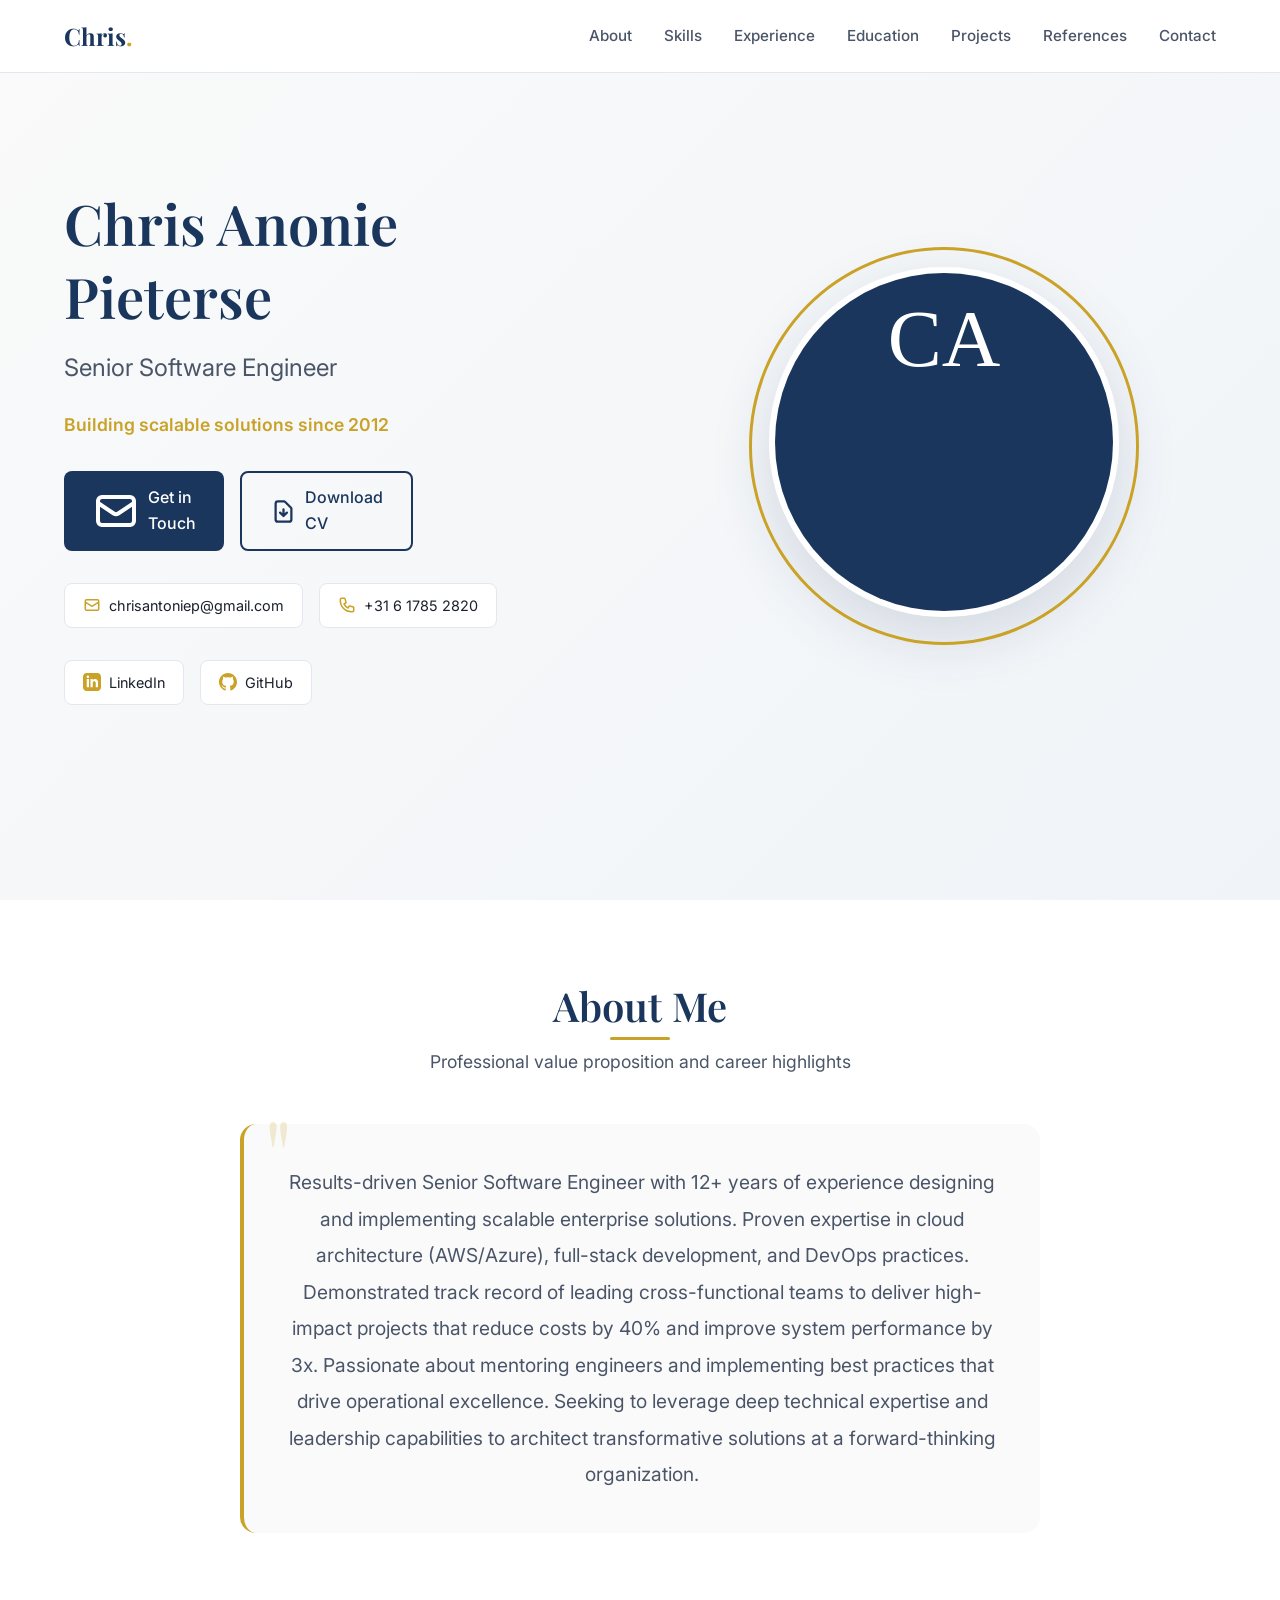
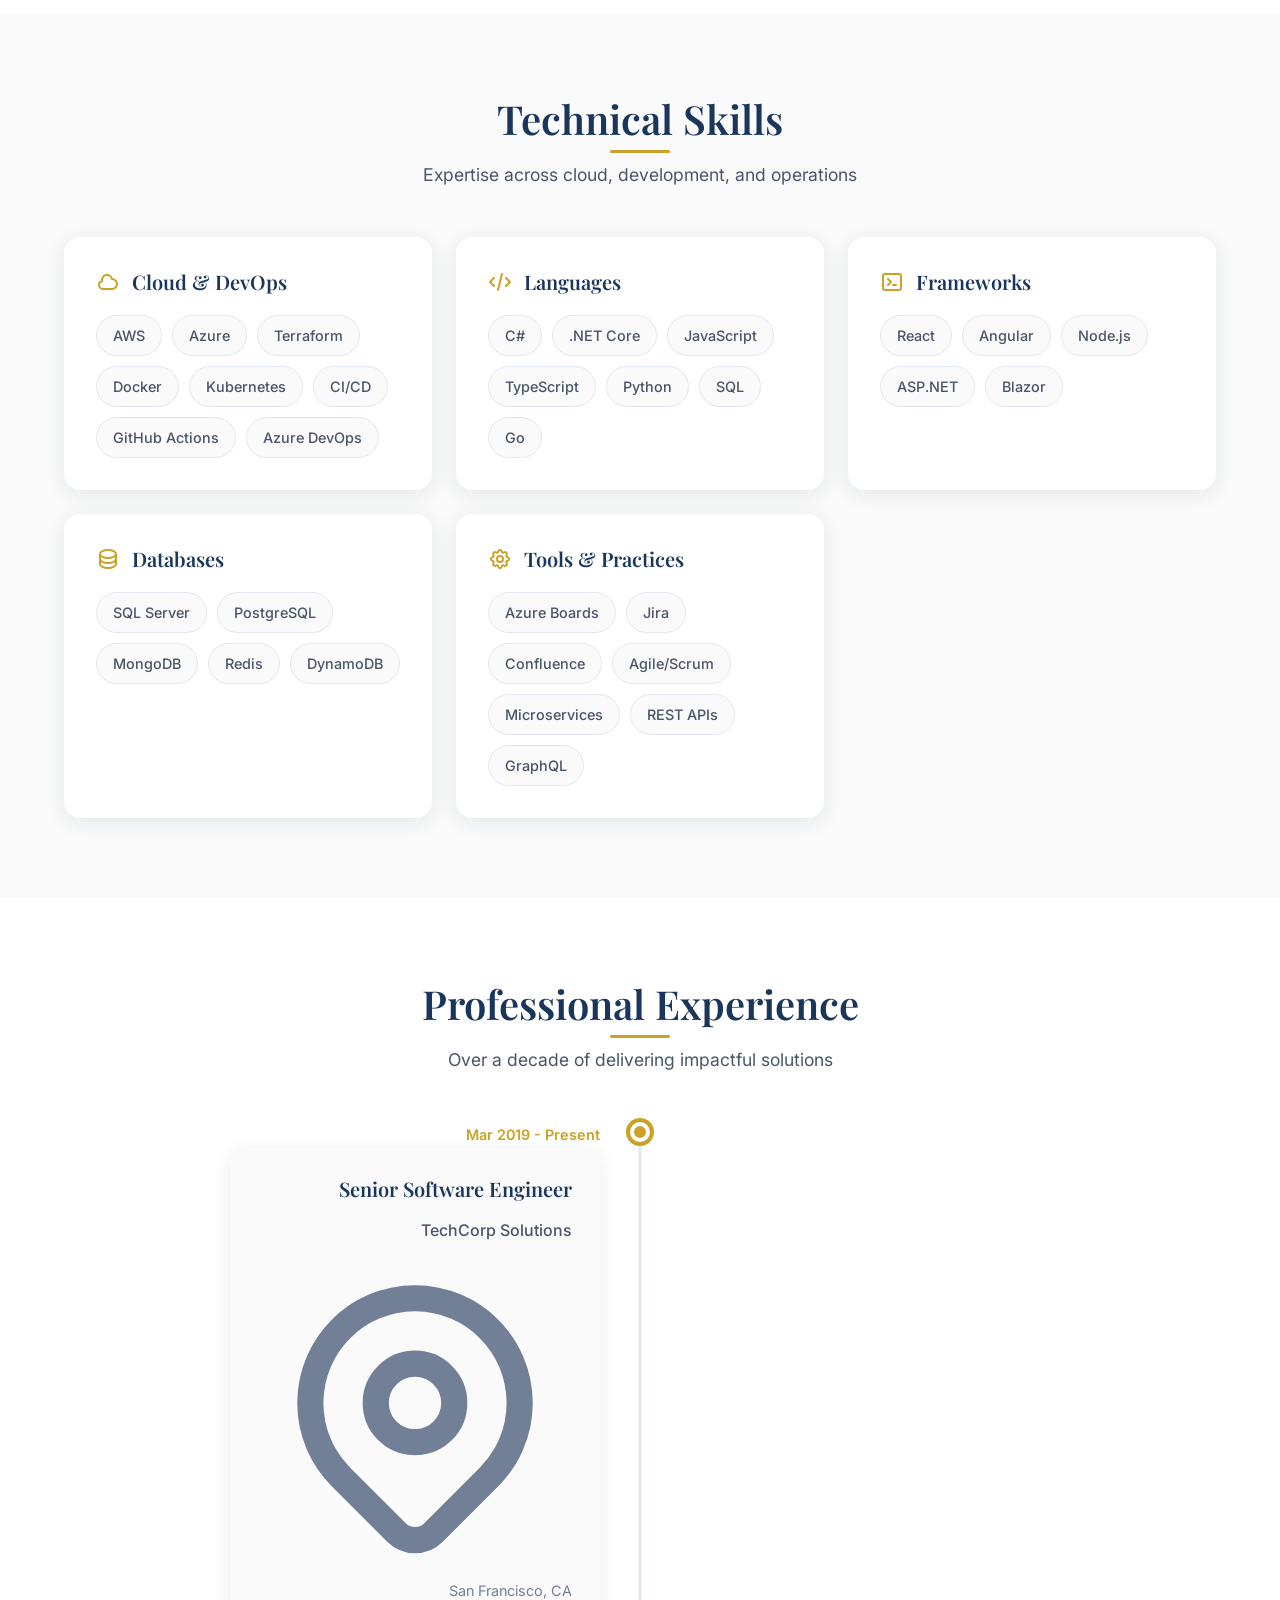
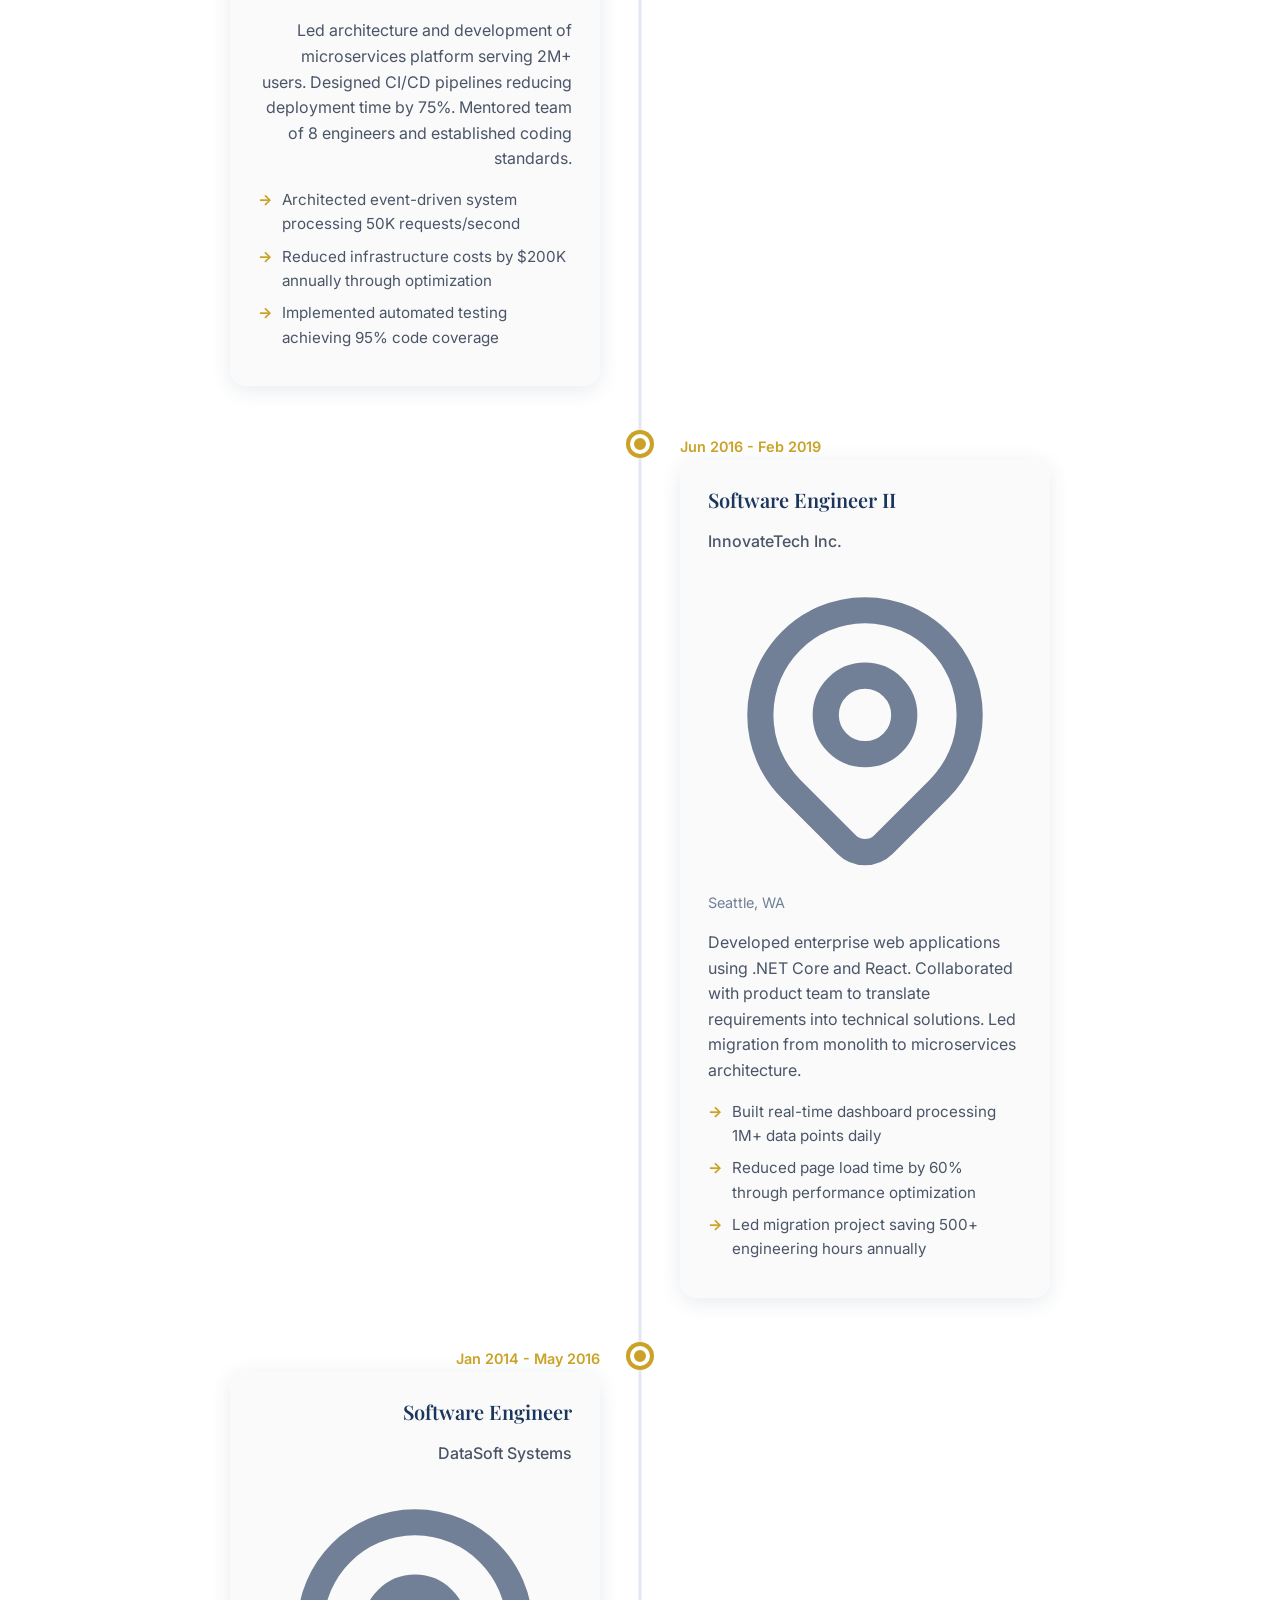
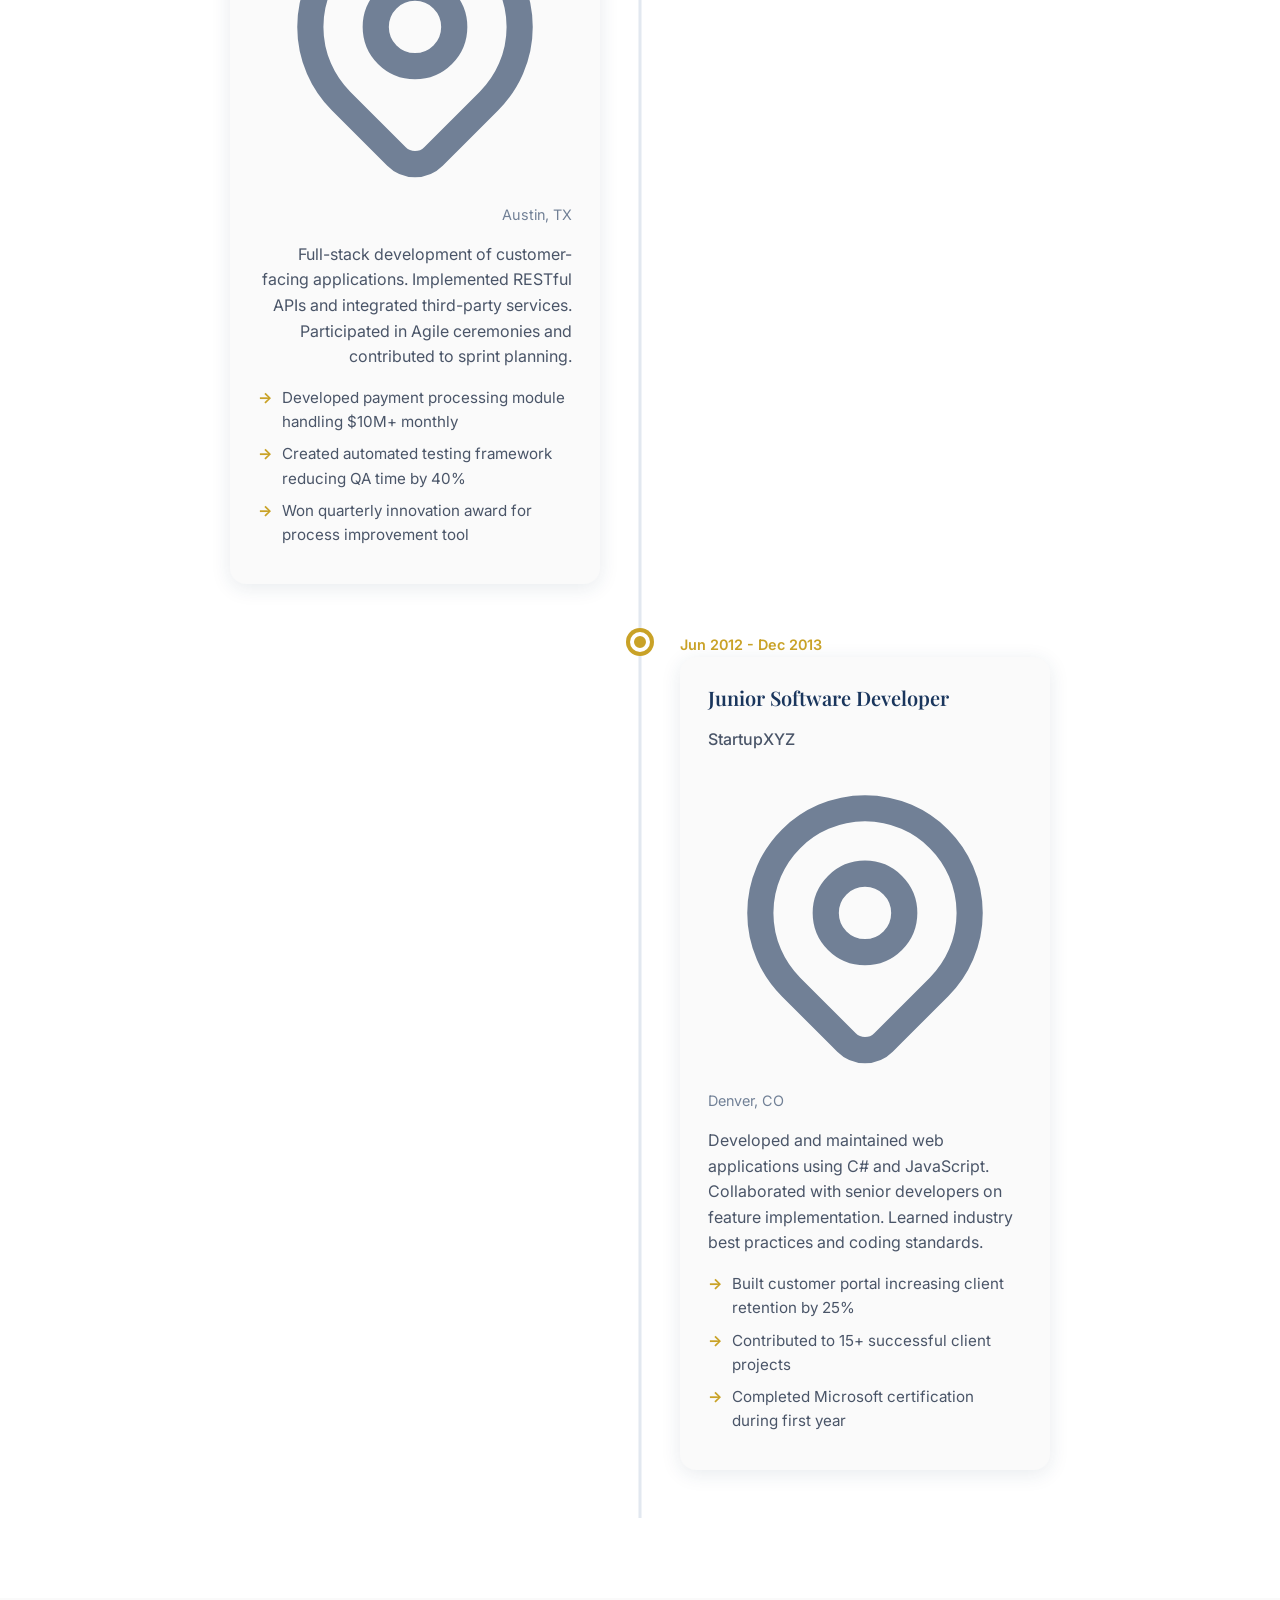
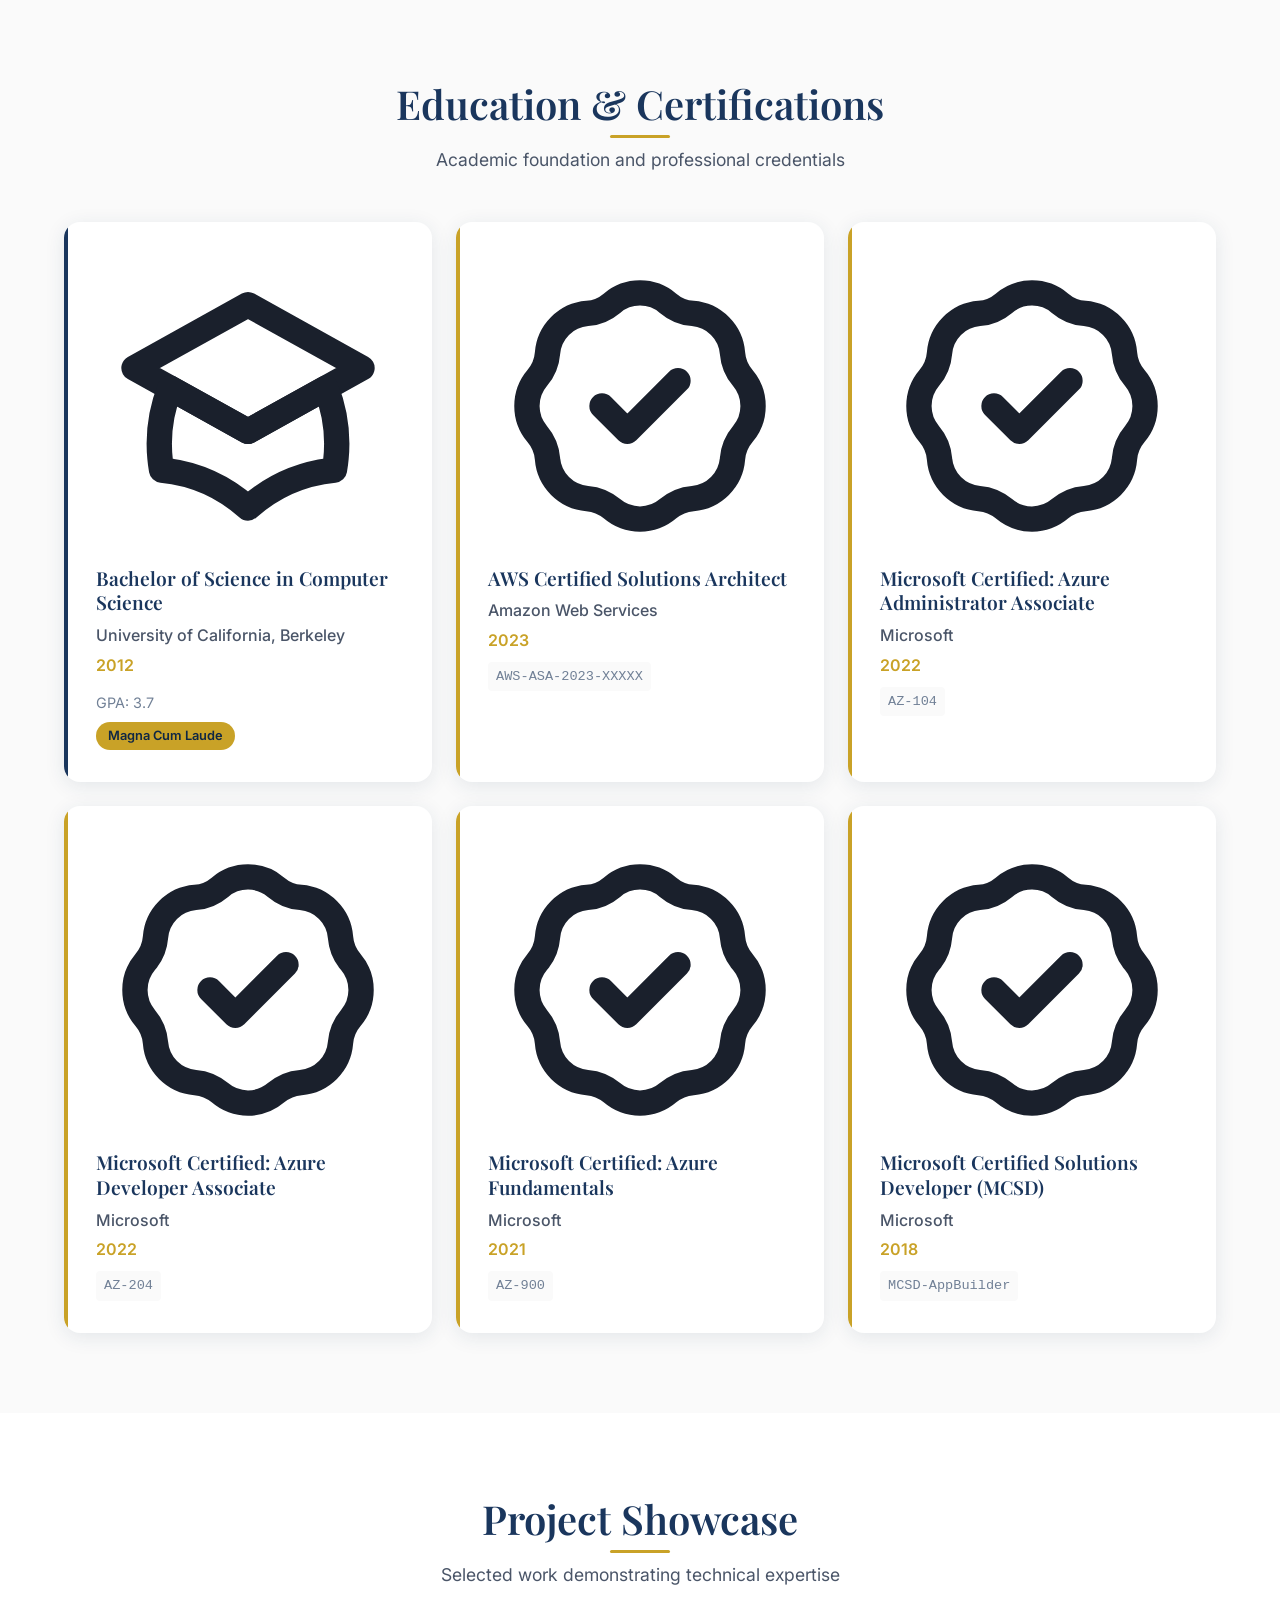
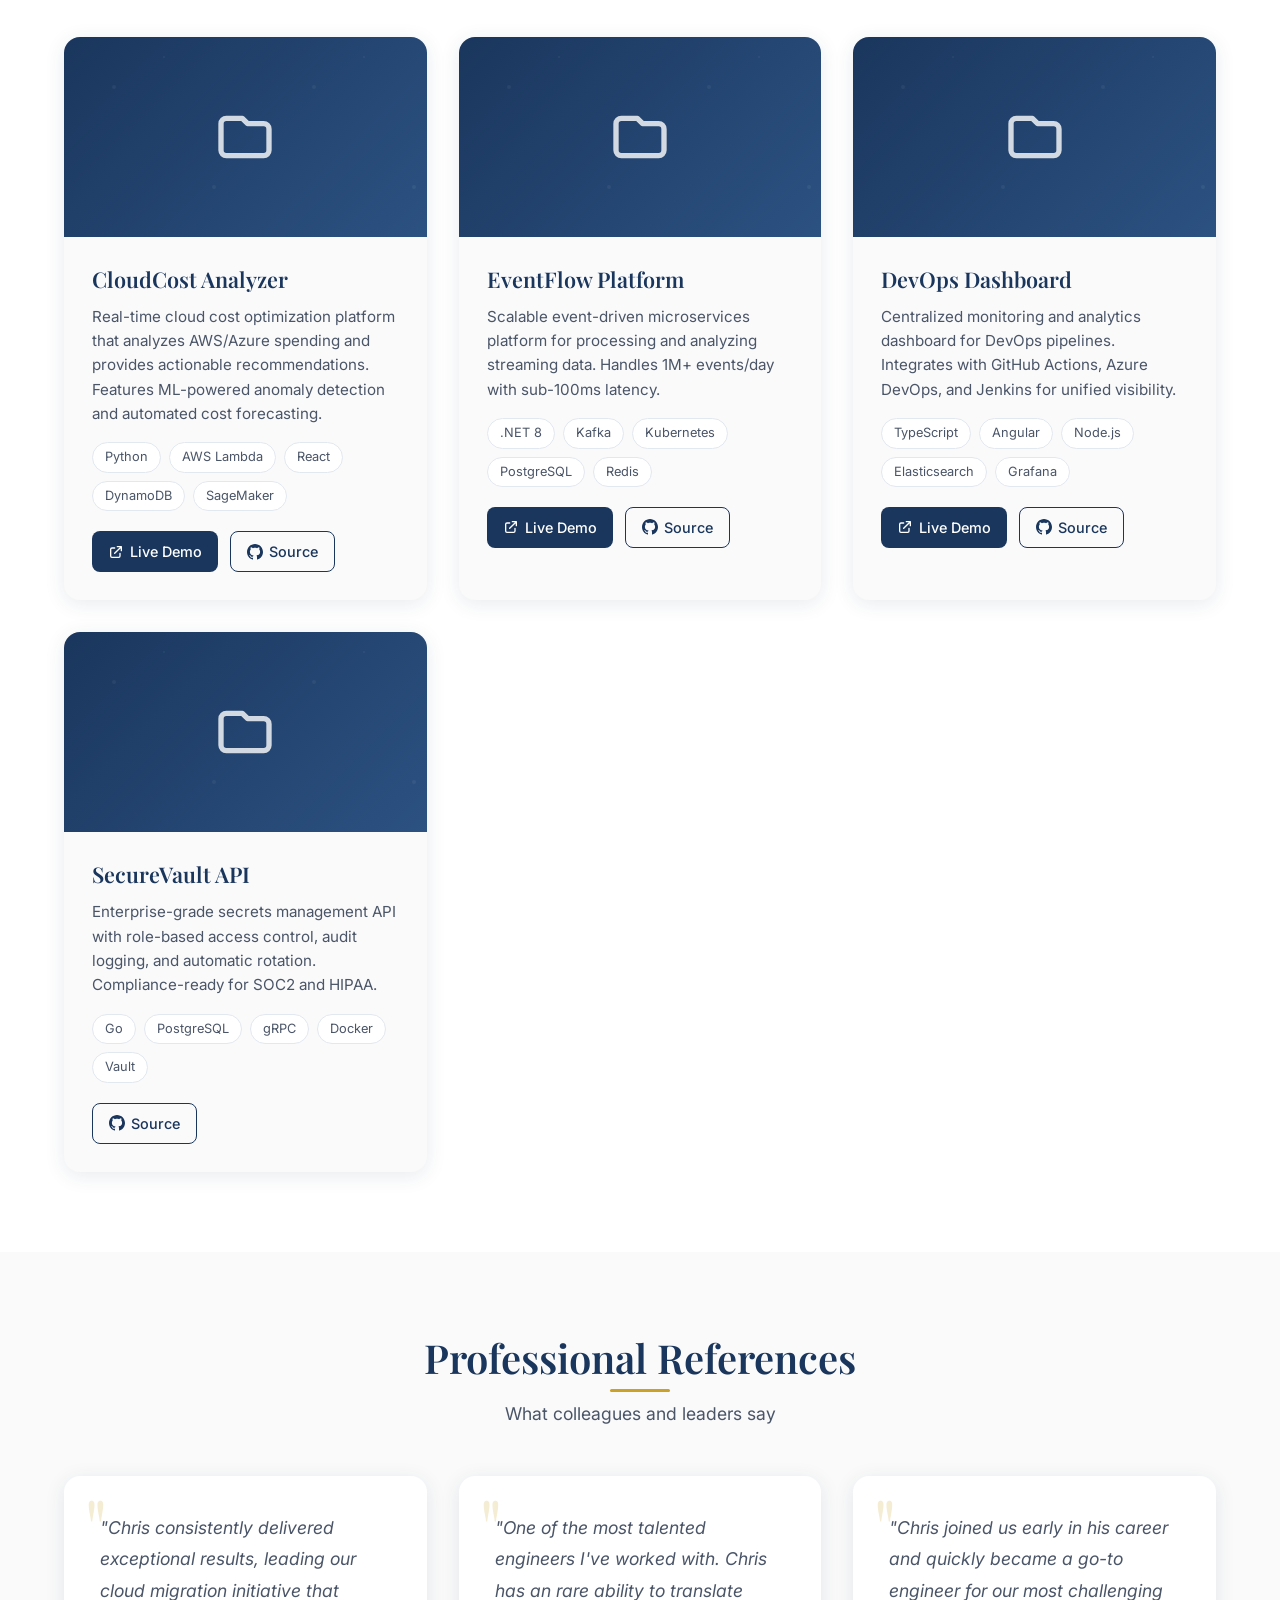
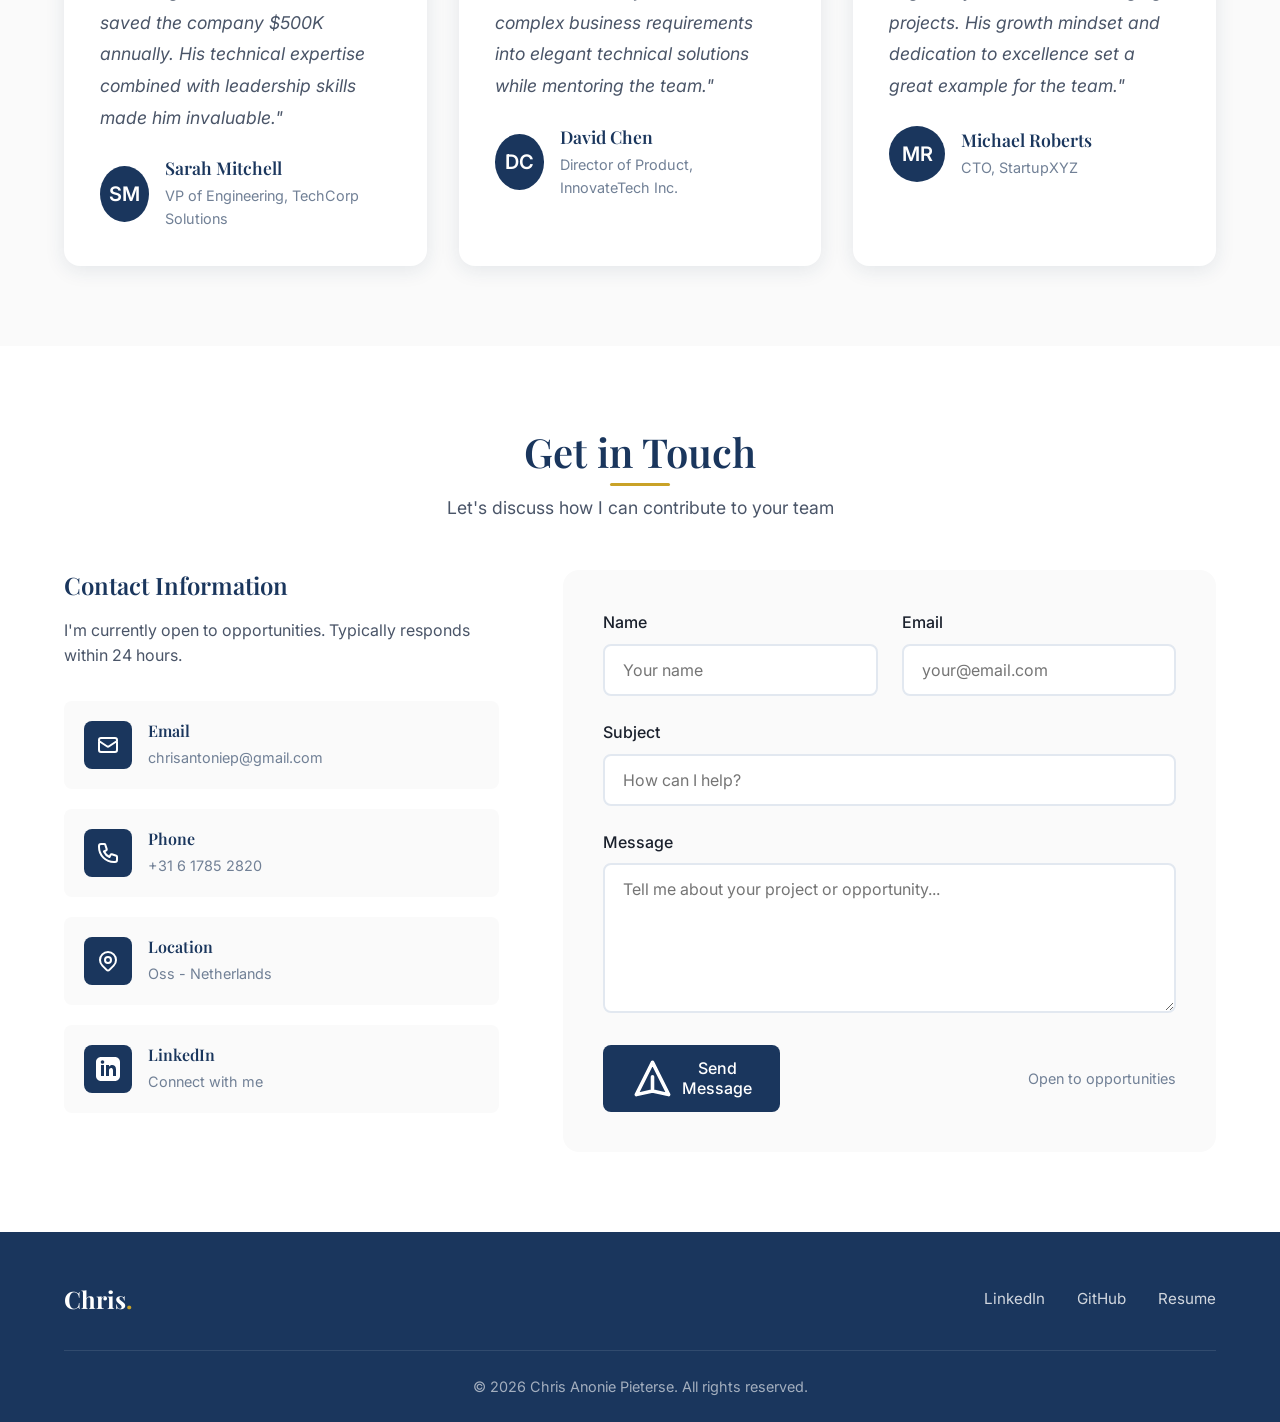
==== index.html @ df3832a0 "Single SPA" ====
<!DOCTYPE html>
<html lang="en">
<head>
  <meta charset="UTF-8">
  <meta name="viewport" content="width=device-width, initial-scale=1.0">
  <meta name="description" content="Chris Anderson - Senior Software Engineer & Cloud Architect with 12+ years of experience in enterprise solutions, cloud architecture, and full-stack development.">
  <meta name="keywords" content="Software Engineer, Cloud Architect, AWS, Azure, Full Stack Developer, .NET, React, DevOps">
  <meta name="author" content="Chris Anderson">
  
  <meta property="og:title" content="Chris Anderson - Senior Software Engineer & Cloud Architect">
  <meta property="og:description" content="Senior Software Engineer with 12+ years of experience designing and implementing scalable enterprise solutions.">
  <meta property="og:type" content="website">
  <meta property="og:url" content="https://chrisanderson.dev">
  
  <meta name="twitter:card" content="summary_large_image">
  <meta name="twitter:title" content="Chris Anderson - Senior Software Engineer">
  <meta name="twitter:description" content="Senior Software Engineer with 12+ years of experience in cloud architecture and full-stack development.">
  
  <title>Chris Anderson - Senior Software Engineer & Cloud Architect</title>
  
  <link rel="preconnect" href="https://fonts.googleapis.com">
  <link rel="preconnect" href="https://fonts.gstatic.com" crossorigin>
  <link href="https://fonts.googleapis.com/css2?family=Inter:wght@400;500;600;700&family=Playfair+Display:wght@600;700&display=swap" rel="stylesheet">
  
  <link rel="stylesheet" href="css/styles.css">
  
  <link rel="icon" type="image/svg+xml" href="data:image/svg+xml,<svg xmlns='http://www.w3.org/2000/svg' viewBox='0 0 100 100'><rect fill='%231a365d' width='100' height='100' rx='20'/><text x='50%25' y='55%25' text-anchor='middle' fill='white' font-size='50' font-family='serif'>CA</text></svg>">
</head>
<body>
  <div id="app"></div>
  
  <script src="js/data.js"></script>
  <script src="js/utils.js"></script>
  <script src="js/components.js"></script>
  <script src="js/main.js"></script>
</body>
</html>
---- css/styles.css ----
:root {
  --primary: #1a365d;
  --primary-light: #2c5282;
  --primary-dark: #0f2744;
  --accent: #c9a227;
  --accent-light: #d4b84a;
  --accent-dark: #a68a1f;
  --background: #fafafa;
  --surface: #ffffff;
  --text-primary: #1a202c;
  --text-secondary: #4a5568;
  --text-muted: #718096;
  --border: #e2e8f0;
  --shadow: rgba(26, 54, 93, 0.1);
  --shadow-lg: rgba(26, 54, 93, 0.15);
  
  --font-heading: 'Playfair Display', Georgia, serif;
  --font-body: 'Inter', -apple-system, BlinkMacSystemFont, 'Segoe UI', Roboto, sans-serif;
  
  --radius-sm: 4px;
  --radius-md: 8px;
  --radius-lg: 16px;
  --radius-full: 9999px;
  
  --transition: 0.3s ease;
  --transition-fast: 0.15s ease;
}

*, *::before, *::after {
  box-sizing: border-box;
  margin: 0;
  padding: 0;
}

html {
  scroll-behavior: smooth;
  font-size: 16px;
}

body {
  font-family: var(--font-body);
  background: var(--background);
  color: var(--text-primary);
  line-height: 1.6;
  -webkit-font-smoothing: antialiased;
}

h1, h2, h3, h4, h5, h6 {
  font-family: var(--font-heading);
  font-weight: 600;
  line-height: 1.3;
  color: var(--primary);
}

a {
  color: var(--accent);
  text-decoration: none;
  transition: color var(--transition-fast);
}

a:hover {
  color: var(--accent-dark);
}

img {
  max-width: 100%;
  height: auto;
}

.container {
  width: 100%;
  max-width: 1200px;
  margin: 0 auto;
  padding: 0 24px;
}

section {
  padding: 80px 0;
  opacity: 0;
  transform: translateY(30px);
  transition: opacity 0.6s ease, transform 0.6s ease;
}

section.visible {
  opacity: 1;
  transform: translateY(0);
}

.section-header {
  text-align: center;
  margin-bottom: 48px;
}

.section-header h2 {
  font-size: 2.5rem;
  margin-bottom: 16px;
  position: relative;
  display: inline-block;
}

.section-header h2::after {
  content: '';
  position: absolute;
  bottom: -8px;
  left: 50%;
  transform: translateX(-50%);
  width: 60px;
  height: 3px;
  background: var(--accent);
  border-radius: var(--radius-full);
}

.section-header p {
  color: var(--text-secondary);
  font-size: 1.1rem;
  max-width: 600px;
  margin: 0 auto;
}

.btn {
  display: inline-flex;
  align-items: center;
  gap: 8px;
  padding: 12px 28px;
  background: var(--primary);
  color: white;
  border: none;
  border-radius: var(--radius-md);
  font-family: var(--font-body);
  font-size: 1rem;
  font-weight: 500;
  cursor: pointer;
  transition: all var(--transition);
}

.btn:hover {
  background: var(--primary-light);
  transform: translateY(-2px);
  box-shadow: 0 4px 12px var(--shadow);
}

.btn-outline {
  background: transparent;
  border: 2px solid var(--primary);
  color: var(--primary);
}

.btn-outline:hover {
  background: var(--primary);
  color: white;
}

.badge {
  display: inline-flex;
  align-items: center;
  padding: 6px 14px;
  background: var(--primary);
  color: white;
  border-radius: var(--radius-full);
  font-size: 0.85rem;
  font-weight: 500;
}

.badge-outline {
  background: transparent;
  border: 1px solid var(--primary);
  color: var(--primary);
}

.badge-accent {
  background: var(--accent);
  color: var(--primary-dark);
}

.header {
  position: fixed;
  top: 0;
  left: 0;
  right: 0;
  z-index: 1000;
  background: rgba(255, 255, 255, 0.95);
  backdrop-filter: blur(10px);
  border-bottom: 1px solid var(--border);
  transition: all var(--transition);
}

.header.scrolled {
  box-shadow: 0 2px 20px var(--shadow);
}

.header-content {
  display: flex;
  align-items: center;
  justify-content: space-between;
  height: 72px;
}

.logo {
  font-family: var(--font-heading);
  font-size: 1.5rem;
  font-weight: 700;
  color: var(--primary);
}

.logo span {
  color: var(--accent);
}

nav {
  display: flex;
  align-items: center;
  gap: 32px;
}

nav a {
  color: var(--text-secondary);
  font-weight: 500;
  font-size: 0.95rem;
  position: relative;
  padding: 4px 0;
}

nav a::after {
  content: '';
  position: absolute;
  bottom: 0;
  left: 0;
  width: 0;
  height: 2px;
  background: var(--accent);
  transition: width var(--transition);
}

nav a:hover,
nav a.active {
  color: var(--primary);
}

nav a:hover::after,
nav a.active::after {
  width: 100%;
}

.mobile-menu-btn {
  display: none;
  background: none;
  border: none;
  cursor: pointer;
  padding: 8px;
}

.mobile-menu-btn span {
  display: block;
  width: 24px;
  height: 2px;
  background: var(--primary);
  margin: 5px 0;
  transition: all var(--transition);
}

.hero {
  min-height: 100vh;
  display: flex;
  align-items: center;
  padding-top: 72px;
  background: linear-gradient(135deg, var(--background) 0%, #f0f4f8 100%);
}

.hero-content {
  display: grid;
  grid-template-columns: 1fr 1fr;
  gap: 64px;
  align-items: center;
}

.hero-text h1 {
  font-size: 3.5rem;
  margin-bottom: 16px;
}

.hero-text .subtitle {
  font-size: 1.5rem;
  color: var(--text-secondary);
  margin-bottom: 24px;
}

.hero-text .tagline {
  color: var(--accent);
  font-weight: 600;
  font-size: 1.1rem;
  margin-bottom: 32px;
}

.hero-buttons {
  display: flex;
  gap: 16px;
  flex-wrap: wrap;
}

.hero-image {
  display: flex;
  justify-content: center;
  align-items: center;
}

.headshot-container {
  position: relative;
}

.headshot {
  width: 350px;
  height: 350px;
  border-radius: 50%;
  object-fit: cover;
  border: 6px solid var(--surface);
  box-shadow: 0 20px 60px var(--shadow-lg);
}

.headshot-ring {
  position: absolute;
  top: -20px;
  left: -20px;
  right: -20px;
  bottom: -20px;
  border: 3px solid var(--accent);
  border-radius: 50%;
  animation: pulse-ring 3s ease-in-out infinite;
}

@keyframes pulse-ring {
  0%, 100% { transform: scale(1); opacity: 1; }
  50% { transform: scale(1.05); opacity: 0.7; }
}

.contact-links {
  display: flex;
  gap: 16px;
  margin-top: 32px;
}

.contact-link {
  display: flex;
  align-items: center;
  gap: 8px;
  padding: 10px 18px;
  background: var(--surface);
  border: 1px solid var(--border);
  border-radius: var(--radius-md);
  color: var(--text-primary);
  font-size: 0.9rem;
  transition: all var(--transition);
}

.contact-link:hover {
  border-color: var(--accent);
  transform: translateY(-2px);
  box-shadow: 0 4px 12px var(--shadow);
}

.contact-link svg {
  width: 18px;
  height: 18px;
  color: var(--accent);
}

.about {
  background: var(--surface);
}

.about-content {
  max-width: 800px;
  margin: 0 auto;
}

.about-text {
  font-size: 1.2rem;
  line-height: 1.9;
  color: var(--text-secondary);
  text-align: center;
  padding: 40px;
  background: var(--background);
  border-radius: var(--radius-lg);
  border-left: 4px solid var(--accent);
  position: relative;
}

.about-text::before {
  content: '"';
  font-family: var(--font-heading);
  font-size: 6rem;
  color: var(--accent);
  opacity: 0.2;
  position: absolute;
  top: -20px;
  left: 20px;
  line-height: 1;
}

.skills {
  background: var(--background);
}

.skills-grid {
  display: grid;
  grid-template-columns: repeat(auto-fit, minmax(280px, 1fr));
  gap: 24px;
}

.skill-category {
  background: var(--surface);
  padding: 32px;
  border-radius: var(--radius-lg);
  box-shadow: 0 4px 20px var(--shadow);
  transition: all var(--transition);
}

.skill-category:hover {
  transform: translateY(-4px);
  box-shadow: 0 8px 30px var(--shadow-lg);
}

.skill-category h3 {
  font-size: 1.25rem;
  margin-bottom: 20px;
  display: flex;
  align-items: center;
  gap: 12px;
}

.skill-category h3 svg {
  width: 24px;
  height: 24px;
  color: var(--accent);
}

.skill-tags {
  display: flex;
  flex-wrap: wrap;
  gap: 10px;
}

.skill-tag {
  padding: 8px 16px;
  background: var(--background);
  border-radius: var(--radius-full);
  font-size: 0.9rem;
  font-weight: 500;
  color: var(--text-secondary);
  border: 1px solid var(--border);
  transition: all var(--transition-fast);
}

.skill-tag:hover {
  background: var(--primary);
  color: white;
  border-color: var(--primary);
}

.experience {
  background: var(--surface);
}

.timeline {
  position: relative;
  max-width: 900px;
  margin: 0 auto;
}

.timeline::before {
  content: '';
  position: absolute;
  left: 50%;
  transform: translateX(-50%);
  width: 3px;
  height: 100%;
  background: var(--border);
}

.timeline-item {
  position: relative;
  width: 50%;
  padding: 0 40px 48px;
}

.timeline-item:nth-child(odd) {
  left: 0;
  text-align: right;
}

.timeline-item:nth-child(even) {
  left: 50%;
}

.timeline-dot {
  position: absolute;
  top: 0;
  width: 20px;
  height: 20px;
  background: var(--accent);
  border: 4px solid var(--surface);
  border-radius: 50%;
  box-shadow: 0 0 0 4px var(--accent);
}

.timeline-item:nth-child(odd) .timeline-dot {
  right: -10px;
}

.timeline-item:nth-child(even) .timeline-dot {
  left: -10px;
}

.timeline-date {
  font-size: 0.9rem;
  color: var(--accent);
  font-weight: 600;
  margin-bottom: 8px;
}

.timeline-content {
  background: var(--background);
  padding: 28px;
  border-radius: var(--radius-lg);
  box-shadow: 0 4px 20px var(--shadow);
  transition: all var(--transition);
}

.timeline-content:hover {
  transform: translateY(-4px);
  box-shadow: 0 8px 30px var(--shadow-lg);
}

.timeline-content h3 {
  font-size: 1.25rem;
  margin-bottom: 4px;
}

.timeline-content .company {
  color: var(--text-secondary);
  font-weight: 500;
  margin-bottom: 4px;
}

.timeline-content .location {
  color: var(--text-muted);
  font-size: 0.9rem;
}

.timeline-content p {
  margin-top: 16px;
  color: var(--text-secondary);
}

.timeline-highlights {
  margin-top: 16px;
  text-align: left;
}

.timeline-highlights li {
  list-style: none;
  padding-left: 24px;
  position: relative;
  margin-bottom: 8px;
  color: var(--text-secondary);
  font-size: 0.95rem;
}

.timeline-highlights li::before {
  content: '→';
  position: absolute;
  left: 0;
  color: var(--accent);
  font-weight: bold;
}

.education {
  background: var(--background);
}

.education-grid {
  display: grid;
  grid-template-columns: repeat(auto-fit, minmax(320px, 1fr));
  gap: 24px;
}

.education-card {
  background: var(--surface);
  padding: 32px;
  border-radius: var(--radius-lg);
  box-shadow: 0 4px 20px var(--shadow);
  transition: all var(--transition);
  position: relative;
  overflow: hidden;
}

.education-card::before {
  content: '';
  position: absolute;
  top: 0;
  left: 0;
  width: 4px;
  height: 100%;
  background: var(--accent);
}

.education-card:hover {
  transform: translateY(-4px);
  box-shadow: 0 8px 30px var(--shadow-lg);
}

.education-card.degree::before {
  background: var(--primary);
}

.education-card h3 {
  font-size: 1.2rem;
  margin-bottom: 8px;
}

.education-card .institution {
  color: var(--text-secondary);
  font-weight: 500;
  margin-bottom: 4px;
}

.education-card .year {
  color: var(--accent);
  font-weight: 600;
}

.education-card .details {
  margin-top: 12px;
  font-size: 0.9rem;
  color: var(--text-muted);
}

.education-card .credential-id {
  margin-top: 8px;
  font-size: 0.85rem;
  color: var(--text-muted);
  font-family: monospace;
  background: var(--background);
  padding: 4px 8px;
  border-radius: var(--radius-sm);
  display: inline-block;
}

.education-card .honors {
  margin-top: 8px;
  display: inline-block;
  padding: 4px 12px;
  background: var(--accent);
  color: var(--primary-dark);
  border-radius: var(--radius-full);
  font-size: 0.8rem;
  font-weight: 600;
}

.projects {
  background: var(--surface);
}

.projects-grid {
  display: grid;
  grid-template-columns: repeat(auto-fit, minmax(350px, 1fr));
  gap: 32px;
}

.project-card {
  background: var(--background);
  border-radius: var(--radius-lg);
  overflow: hidden;
  box-shadow: 0 4px 20px var(--shadow);
  transition: all var(--transition);
}

.project-card:hover {
  transform: translateY(-8px);
  box-shadow: 0 12px 40px var(--shadow-lg);
}

.project-image {
  height: 200px;
  background: linear-gradient(135deg, var(--primary) 0%, var(--primary-light) 100%);
  display: flex;
  align-items: center;
  justify-content: center;
  position: relative;
  overflow: hidden;
}

.project-image::before {
  content: '';
  position: absolute;
  top: 0;
  left: 0;
  right: 0;
  bottom: 0;
  background: url('data:image/svg+xml,<svg xmlns="http://www.w3.org/2000/svg" viewBox="0 0 100 100"><defs><pattern id="grain" width="100" height="100" patternUnits="userSpaceOnUse"><circle cx="25" cy="25" r="1" fill="white" opacity="0.1"/><circle cx="75" cy="75" r="1" fill="white" opacity="0.1"/><circle cx="50" cy="10" r="0.5" fill="white" opacity="0.1"/></pattern></defs><rect fill="url(%23grain)" width="100" height="100"/></svg>');
  opacity: 0.5;
}

.project-image svg {
  width: 64px;
  height: 64px;
  color: white;
  opacity: 0.8;
}

.project-content {
  padding: 28px;
}

.project-content h3 {
  font-size: 1.35rem;
  margin-bottom: 12px;
}

.project-content p {
  color: var(--text-secondary);
  margin-bottom: 16px;
  font-size: 0.95rem;
}

.project-tech {
  display: flex;
  flex-wrap: wrap;
  gap: 8px;
  margin-bottom: 20px;
}

.project-tech span {
  padding: 4px 12px;
  background: var(--surface);
  border: 1px solid var(--border);
  border-radius: var(--radius-full);
  font-size: 0.8rem;
  color: var(--text-secondary);
}

.project-links {
  display: flex;
  gap: 12px;
}

.project-links a {
  display: inline-flex;
  align-items: center;
  gap: 6px;
  padding: 8px 16px;
  background: var(--primary);
  color: white;
  border-radius: var(--radius-md);
  font-size: 0.9rem;
  font-weight: 500;
  transition: all var(--transition-fast);
}

.project-links a:hover {
  background: var(--primary-light);
  transform: translateY(-2px);
}

.project-links a.secondary {
  background: transparent;
  border: 1px solid var(--primary);
  color: var(--primary);
}

.project-links a.secondary:hover {
  background: var(--primary);
  color: white;
}

.project-links a svg {
  width: 16px;
  height: 16px;
}

.references {
  background: var(--background);
}

.references-grid {
  display: grid;
  grid-template-columns: repeat(auto-fit, minmax(350px, 1fr));
  gap: 32px;
}

.reference-card {
  background: var(--surface);
  padding: 36px;
  border-radius: var(--radius-lg);
  box-shadow: 0 4px 20px var(--shadow);
  transition: all var(--transition);
  position: relative;
}

.reference-card::before {
  content: '"';
  font-family: var(--font-heading);
  font-size: 5rem;
  color: var(--accent);
  opacity: 0.2;
  position: absolute;
  top: 10px;
  left: 20px;
  line-height: 1;
}

.reference-card:hover {
  transform: translateY(-4px);
  box-shadow: 0 8px 30px var(--shadow-lg);
}

.reference-card blockquote {
  font-size: 1.1rem;
  line-height: 1.8;
  color: var(--text-secondary);
  font-style: italic;
  margin-bottom: 24px;
  position: relative;
  z-index: 1;
}

.reference-author {
  display: flex;
  align-items: center;
  gap: 16px;
}

.reference-avatar {
  width: 56px;
  height: 56px;
  border-radius: 50%;
  background: var(--primary);
  display: flex;
  align-items: center;
  justify-content: center;
  color: white;
  font-weight: 600;
  font-size: 1.25rem;
}

.reference-info h4 {
  font-size: 1.1rem;
  margin-bottom: 4px;
}

.reference-info p {
  color: var(--text-muted);
  font-size: 0.9rem;
}

.contact {
  background: var(--surface);
}

.contact-grid {
  display: grid;
  grid-template-columns: 1fr 1.5fr;
  gap: 64px;
  align-items: start;
}

.contact-info h3 {
  font-size: 1.5rem;
  margin-bottom: 16px;
}

.contact-info p {
  color: var(--text-secondary);
  margin-bottom: 32px;
}

.contact-methods {
  display: flex;
  flex-direction: column;
  gap: 20px;
}

.contact-method {
  display: flex;
  align-items: center;
  gap: 16px;
  padding: 20px;
  background: var(--background);
  border-radius: var(--radius-md);
  transition: all var(--transition);
}

.contact-method:hover {
  transform: translateX(8px);
  box-shadow: 0 4px 20px var(--shadow);
}

.contact-method-icon {
  width: 48px;
  height: 48px;
  background: var(--primary);
  border-radius: var(--radius-md);
  display: flex;
  align-items: center;
  justify-content: center;
}

.contact-method-icon svg {
  width: 24px;
  height: 24px;
  color: white;
}

.contact-method h4 {
  font-size: 1rem;
  margin-bottom: 4px;
}

.contact-method p {
  color: var(--text-muted);
  font-size: 0.9rem;
  margin: 0;
}

.contact-form {
  background: var(--background);
  padding: 40px;
  border-radius: var(--radius-lg);
}

.form-group {
  margin-bottom: 24px;
}

.form-group label {
  display: block;
  font-weight: 500;
  margin-bottom: 8px;
  color: var(--text-primary);
}

.form-group input,
.form-group textarea {
  width: 100%;
  padding: 14px 18px;
  border: 2px solid var(--border);
  border-radius: var(--radius-md);
  font-family: var(--font-body);
  font-size: 1rem;
  transition: all var(--transition-fast);
  background: var(--surface);
}

.form-group input:focus,
.form-group textarea:focus {
  outline: none;
  border-color: var(--accent);
  box-shadow: 0 0 0 4px rgba(201, 162, 39, 0.1);
}

.form-group textarea {
  min-height: 150px;
  resize: vertical;
}

.form-row {
  display: grid;
  grid-template-columns: 1fr 1fr;
  gap: 24px;
}

.form-submit {
  display: flex;
  align-items: center;
  justify-content: space-between;
}

.form-submit .availability {
  color: var(--text-muted);
  font-size: 0.9rem;
}

.footer {
  background: var(--primary);
  color: white;
  padding: 48px 0 24px;
}

.footer-content {
  display: flex;
  justify-content: space-between;
  align-items: center;
  margin-bottom: 32px;
}

.footer-logo {
  font-family: var(--font-heading);
  font-size: 1.5rem;
  font-weight: 700;
}

.footer-logo span {
  color: var(--accent);
}

.footer-links {
  display: flex;
  gap: 32px;
}

.footer-links a {
  color: rgba(255, 255, 255, 0.8);
  font-size: 0.95rem;
}

.footer-links a:hover {
  color: var(--accent);
}

.footer-bottom {
  text-align: center;
  padding-top: 24px;
  border-top: 1px solid rgba(255, 255, 255, 0.1);
  color: rgba(255, 255, 255, 0.6);
  font-size: 0.9rem;
}

.back-to-top {
  position: fixed;
  bottom: 32px;
  right: 32px;
  width: 48px;
  height: 48px;
  background: var(--primary);
  color: white;
  border: none;
  border-radius: 50%;
  cursor: pointer;
  display: flex;
  align-items: center;
  justify-content: center;
  opacity: 0;
  visibility: hidden;
  transition: all var(--transition);
  box-shadow: 0 4px 20px var(--shadow-lg);
  z-index: 999;
}

.back-to-top.visible {
  opacity: 1;
  visibility: visible;
}

.back-to-top:hover {
  background: var(--primary-light);
  transform: translateY(-4px);
}

.back-to-top svg {
  width: 24px;
  height: 24px;
}

@media (max-width: 1024px) {
  .hero-content {
    grid-template-columns: 1fr;
    text-align: center;
    gap: 48px;
  }
  
  .hero-buttons {
    justify-content: center;
  }
  
  .contact-links {
    justify-content: center;
  }
  
  .timeline::before {
    left: 0;
  }
  
  .timeline-item {
    width: 100%;
    padding-left: 32px;
    padding-right: 0;
    text-align: left;
  }
  
  .timeline-item:nth-child(even) {
    left: 0;
  }
  
  .timeline-item:nth-child(odd) .timeline-dot {
    right: auto;
    left: -10px;
  }
  
  .contact-grid {
    grid-template-columns: 1fr;
    gap: 48px;
  }
}

@media (max-width: 768px) {
  section {
    padding: 60px 0;
  }
  
  .section-header h2 {
    font-size: 2rem;
  }
  
  nav {
    position: fixed;
    top: 72px;
    left: 0;
    right: 0;
    background: var(--surface);
    flex-direction: column;
    padding: 24px;
    gap: 16px;
    box-shadow: 0 4px 20px var(--shadow);
    transform: translateY(-100%);
    opacity: 0;
    visibility: hidden;
    transition: all var(--transition);
  }
  
  nav.open {
    transform: translateY(0);
    opacity: 1;
    visibility: visible;
  }
  
  .mobile-menu-btn {
    display: block;
  }
  
  .mobile-menu-btn.active span:nth-child(1) {
    transform: rotate(45deg) translate(5px, 5px);
  }
  
  .mobile-menu-btn.active span:nth-child(2) {
    opacity: 0;
  }
  
  .mobile-menu-btn.active span:nth-child(3) {
    transform: rotate(-45deg) translate(5px, -5px);
  }
  
  .hero-text h1 {
    font-size: 2.5rem;
  }
  
  .hero-text .subtitle {
    font-size: 1.25rem;
  }
  
  .headshot {
    width: 280px;
    height: 280px;
  }
  
  .form-row {
    grid-template-columns: 1fr;
  }
  
  .projects-grid {
    grid-template-columns: 1fr;
  }
  
  .footer-content {
    flex-direction: column;
    gap: 24px;
    text-align: center;
  }
}

@media (max-width: 480px) {
  .hero-text h1 {
    font-size: 2rem;
  }
  
  .hero-buttons {
    flex-direction: column;
  }
  
  .hero-buttons .btn {
    width: 100%;
    justify-content: center;
  }
  
  .contact-links {
    flex-direction: column;
  }
  
  .skills-grid {
    grid-template-columns: 1fr;
  }
  
  .education-grid {
    grid-template-columns: 1fr;
  }
  
  .references-grid {
    grid-template-columns: 1fr;
  }
}
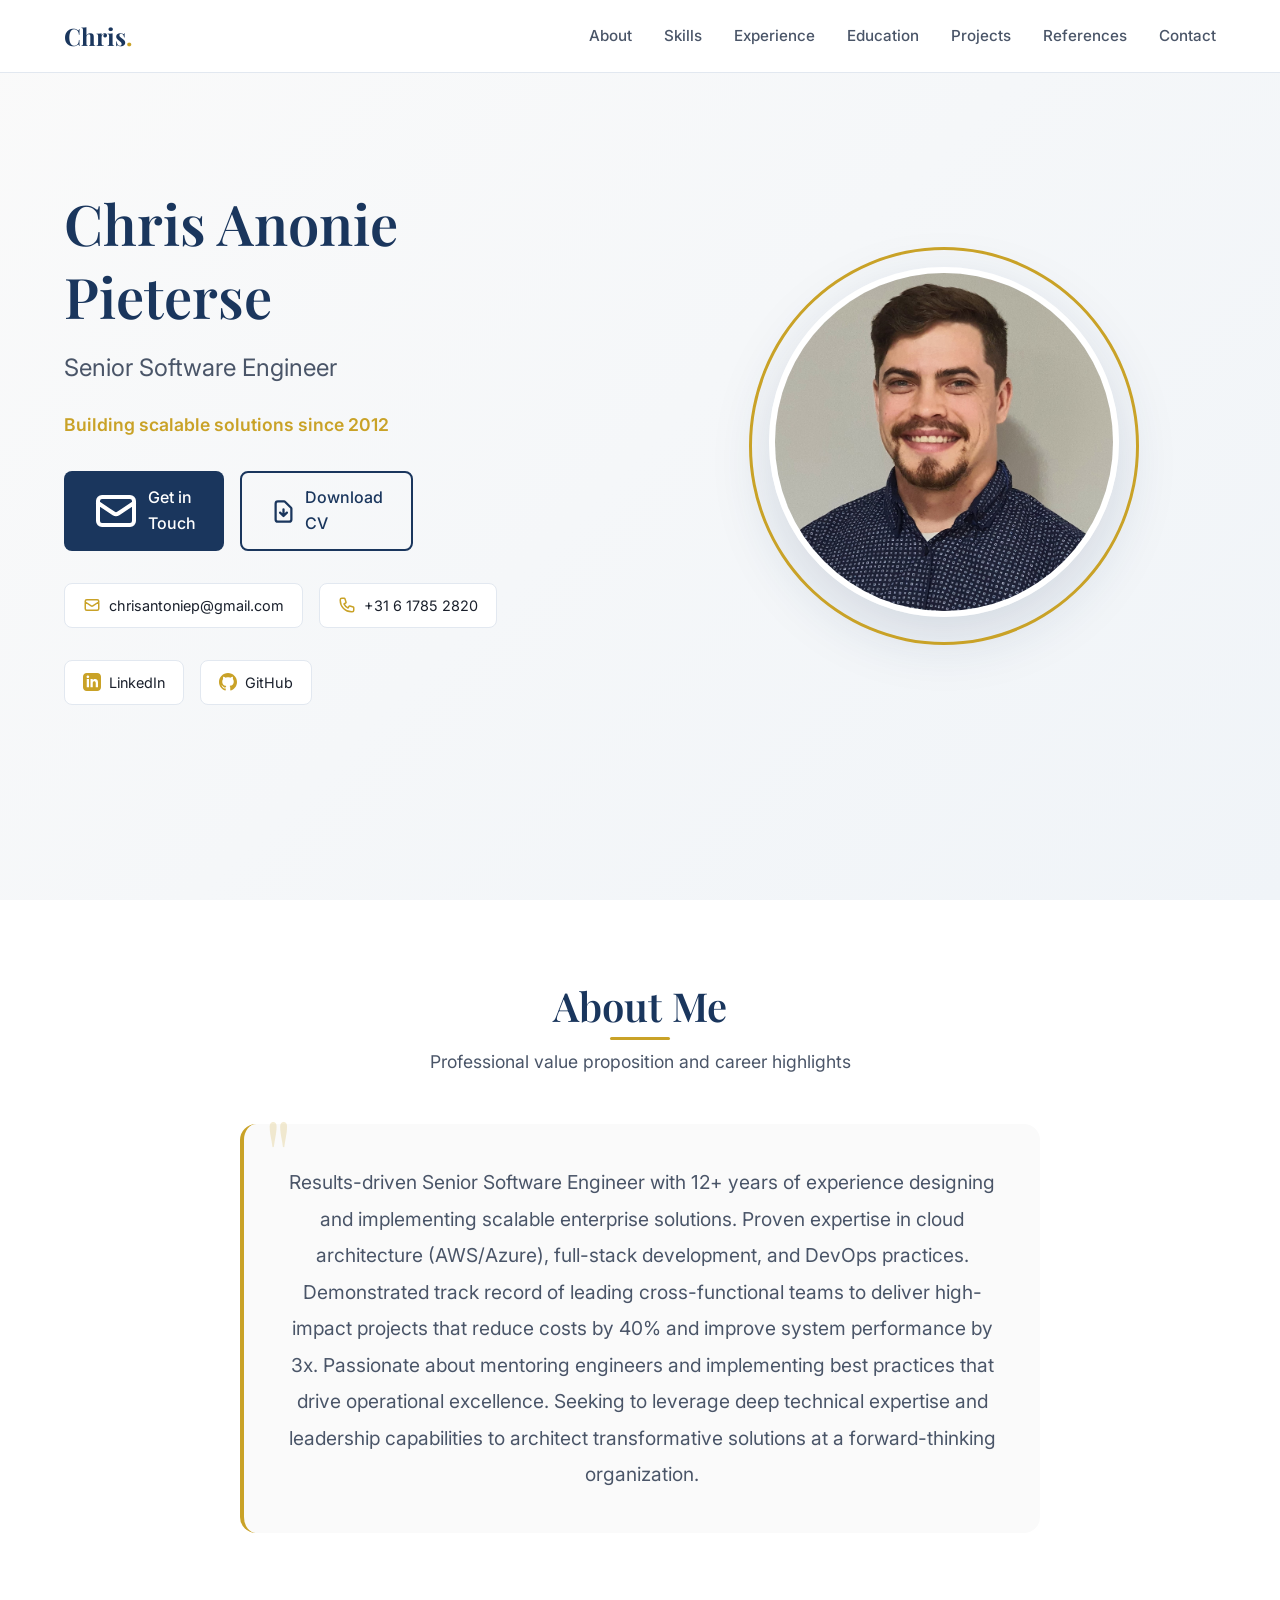
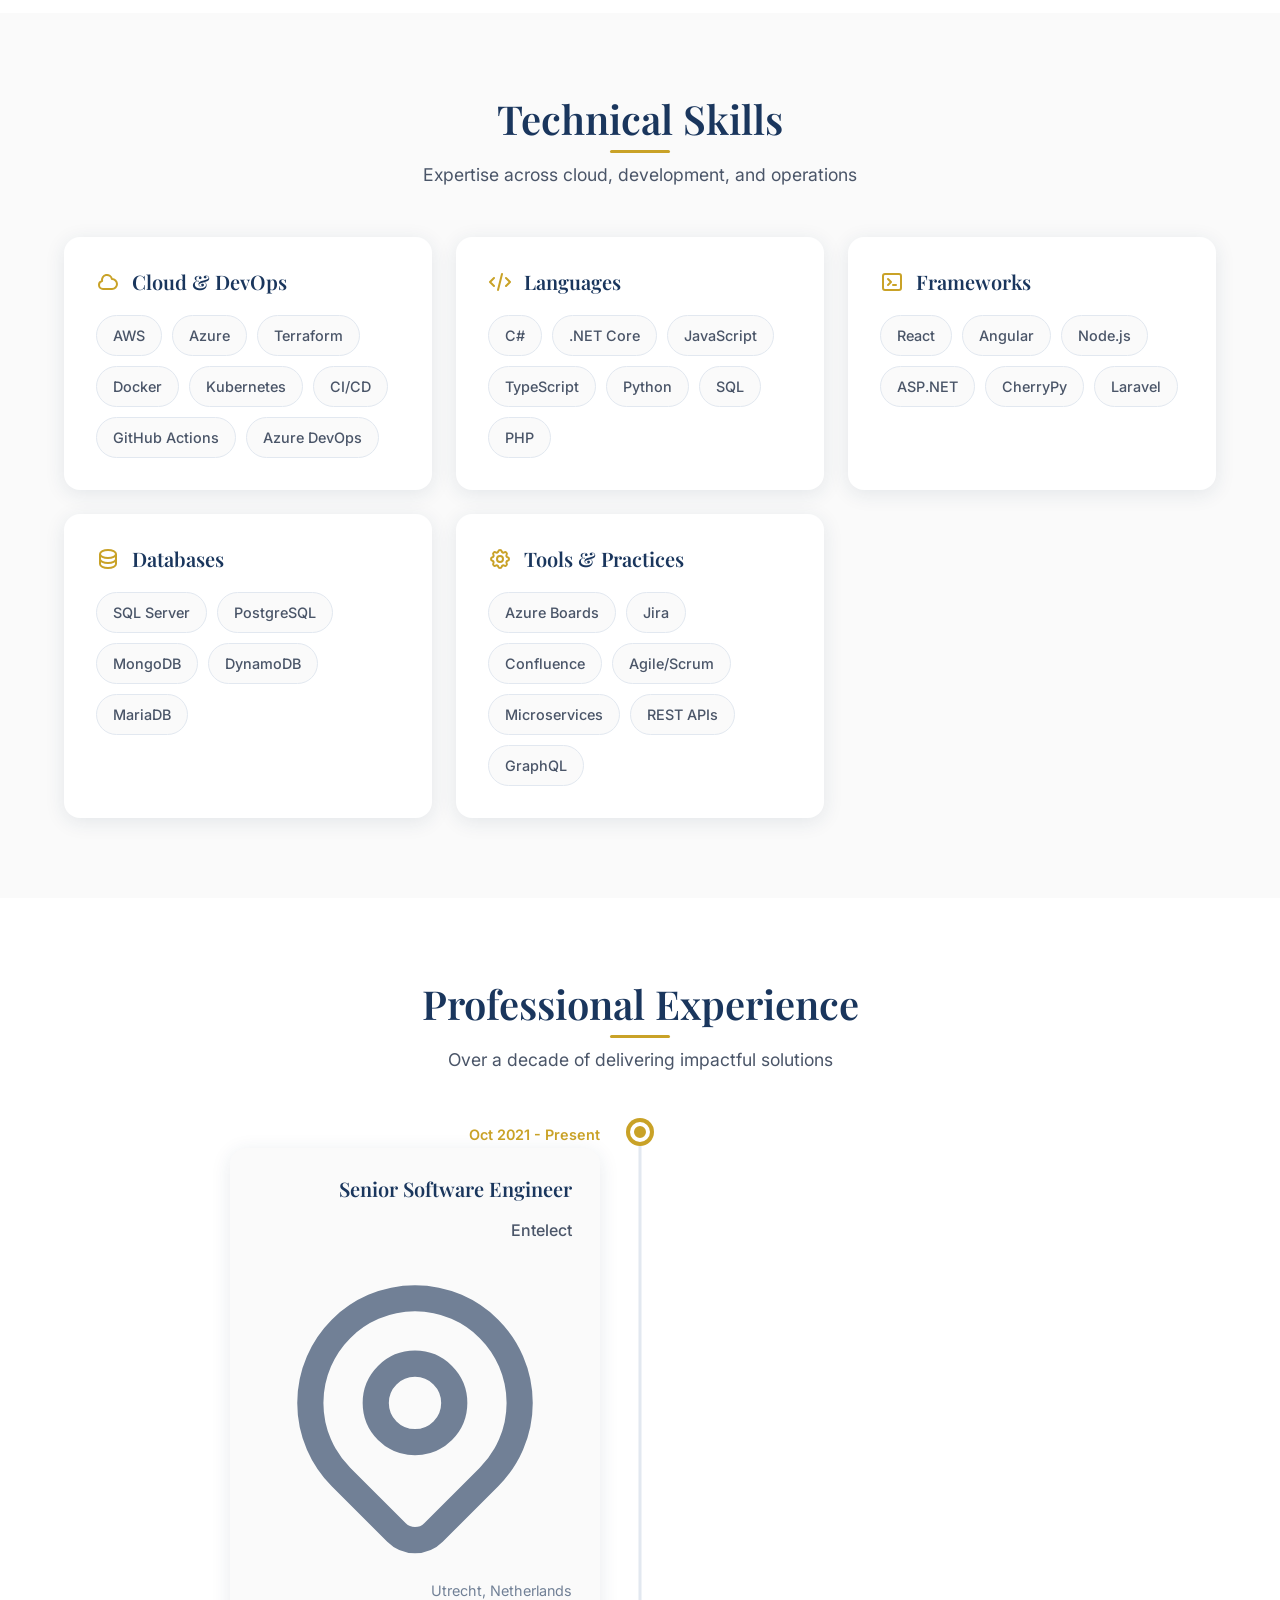
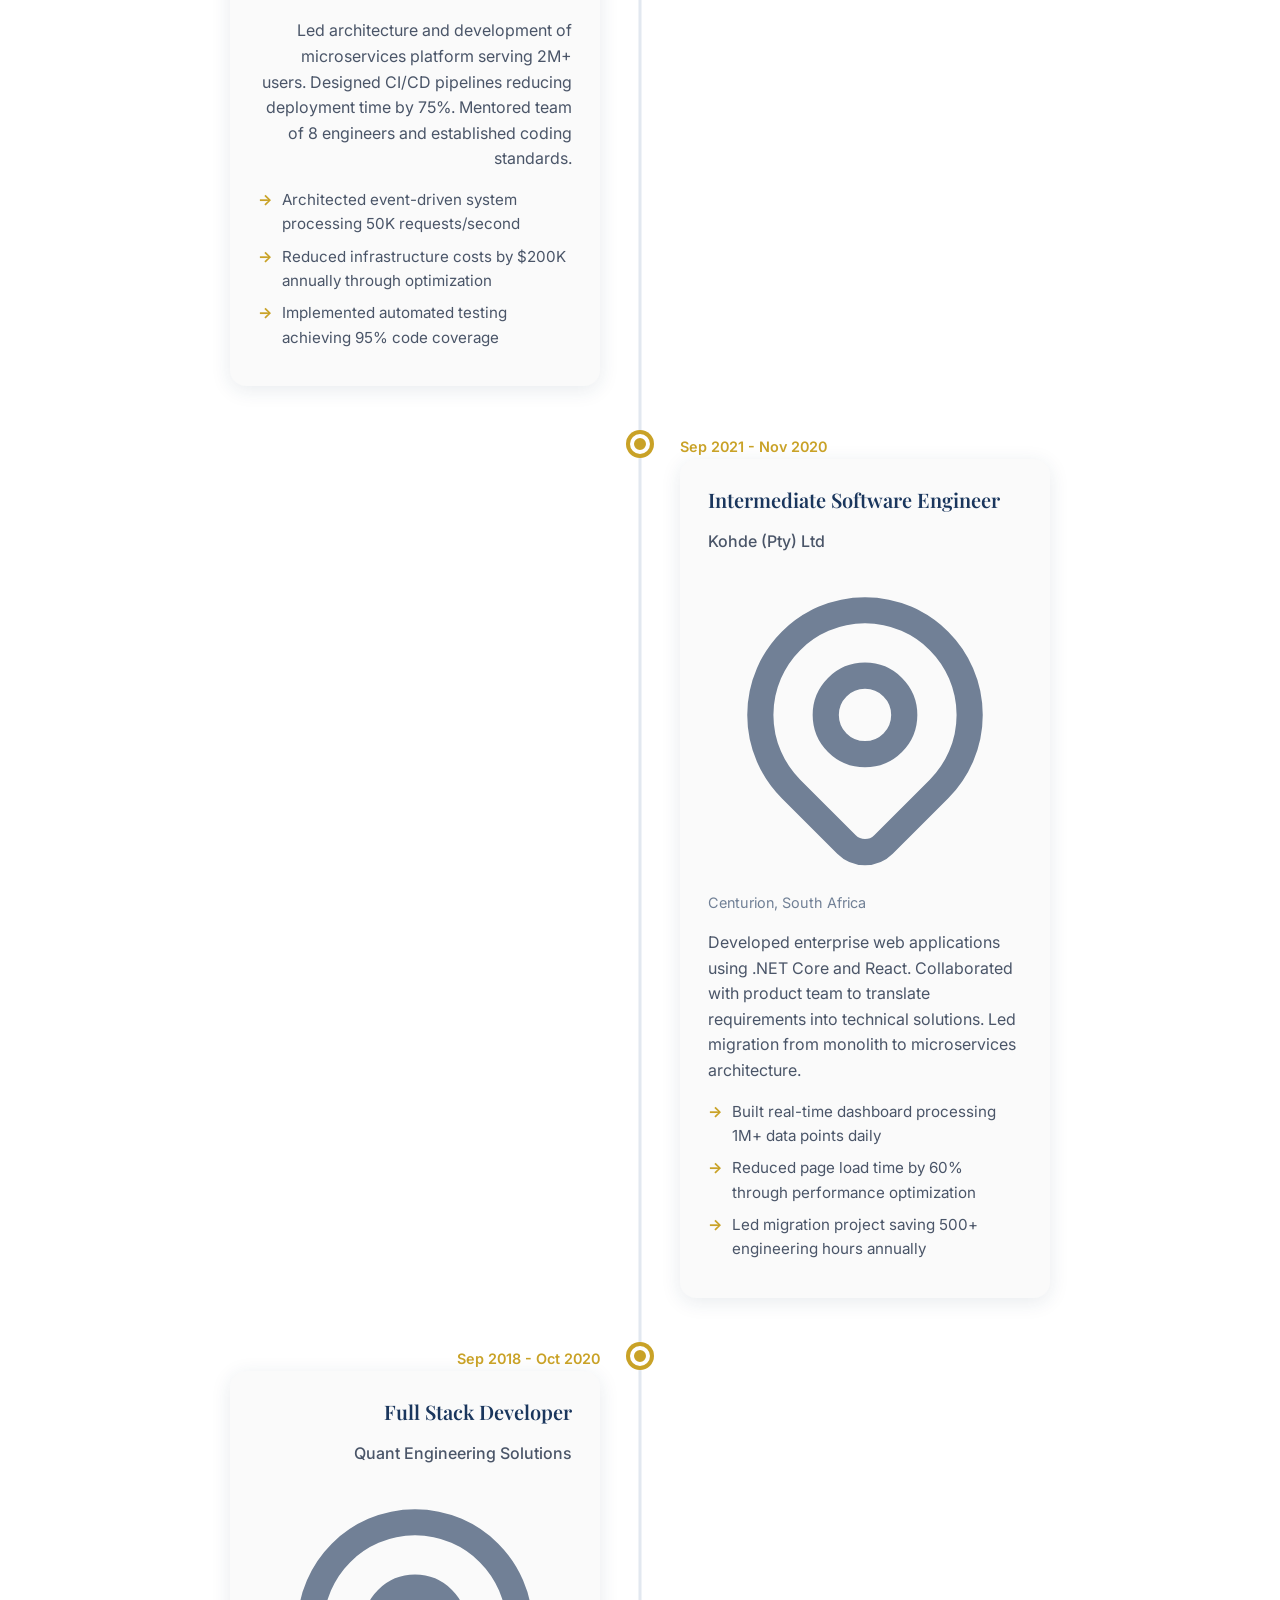
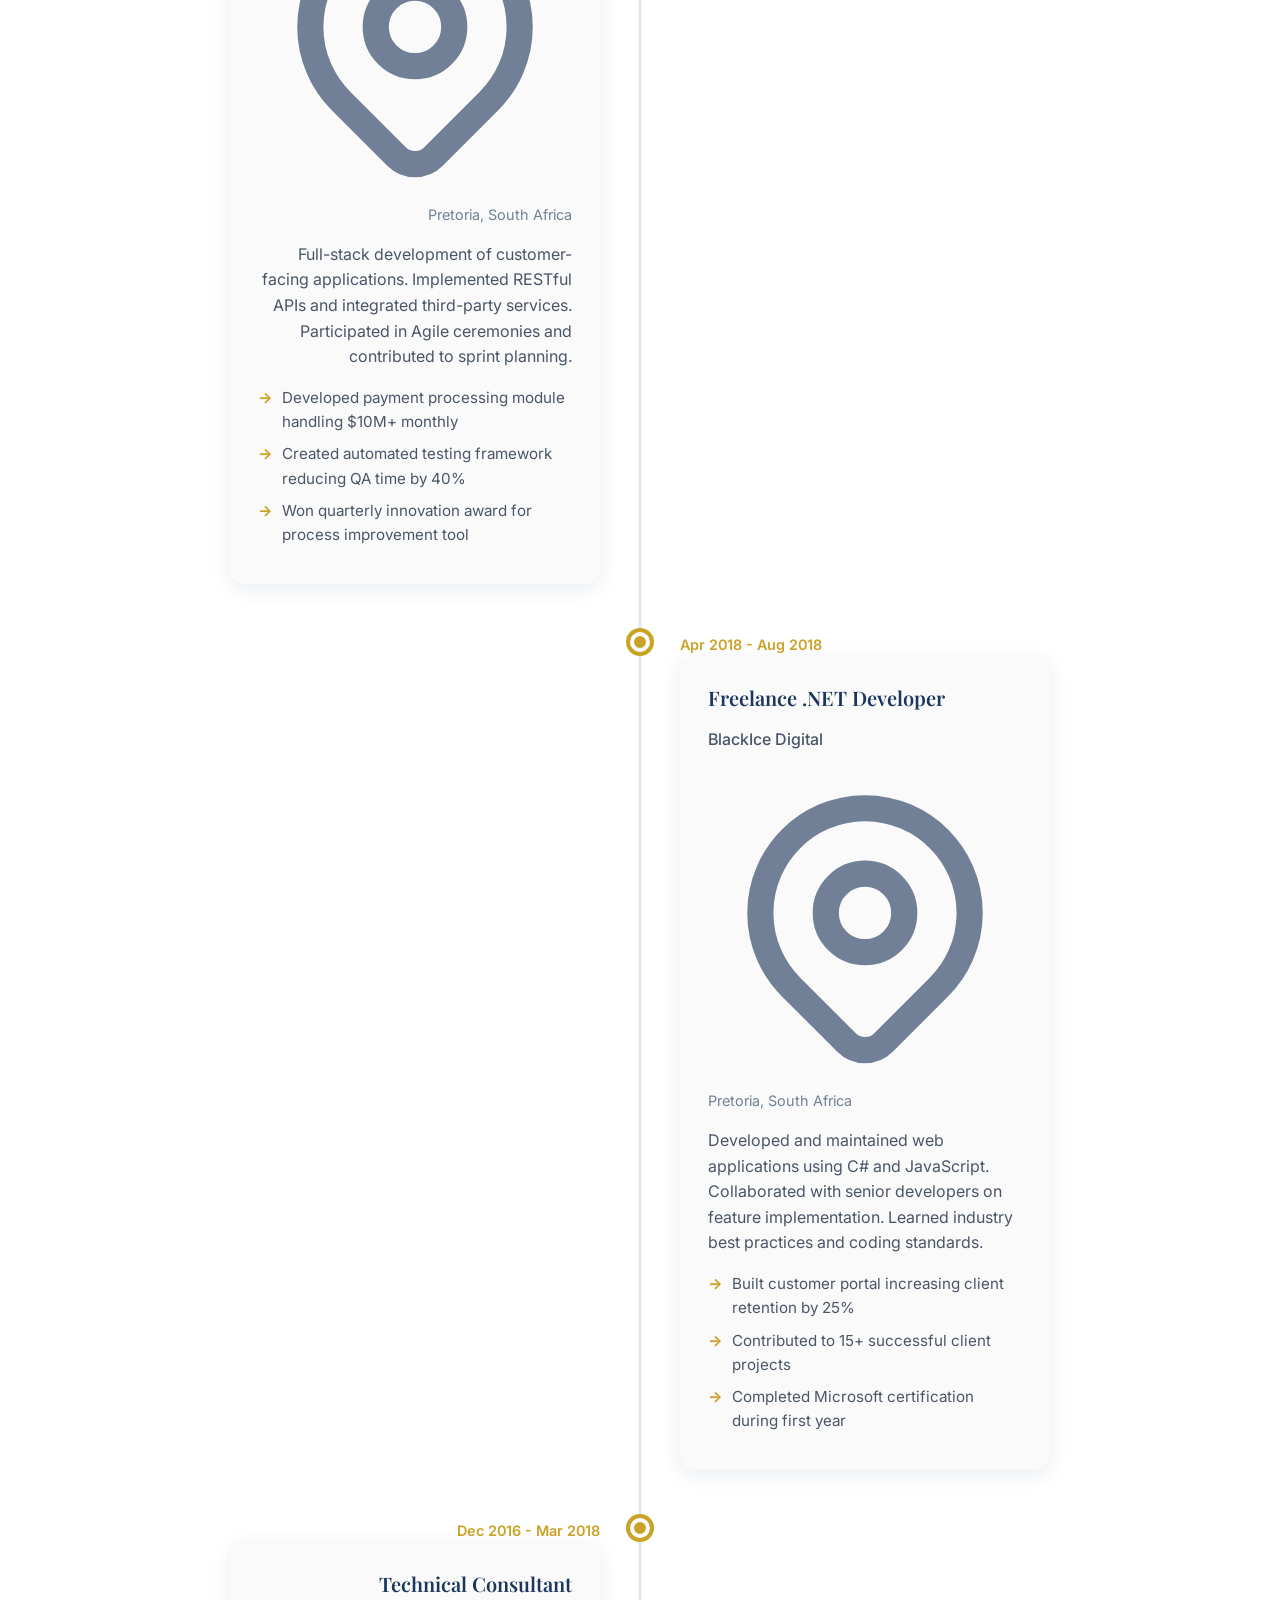
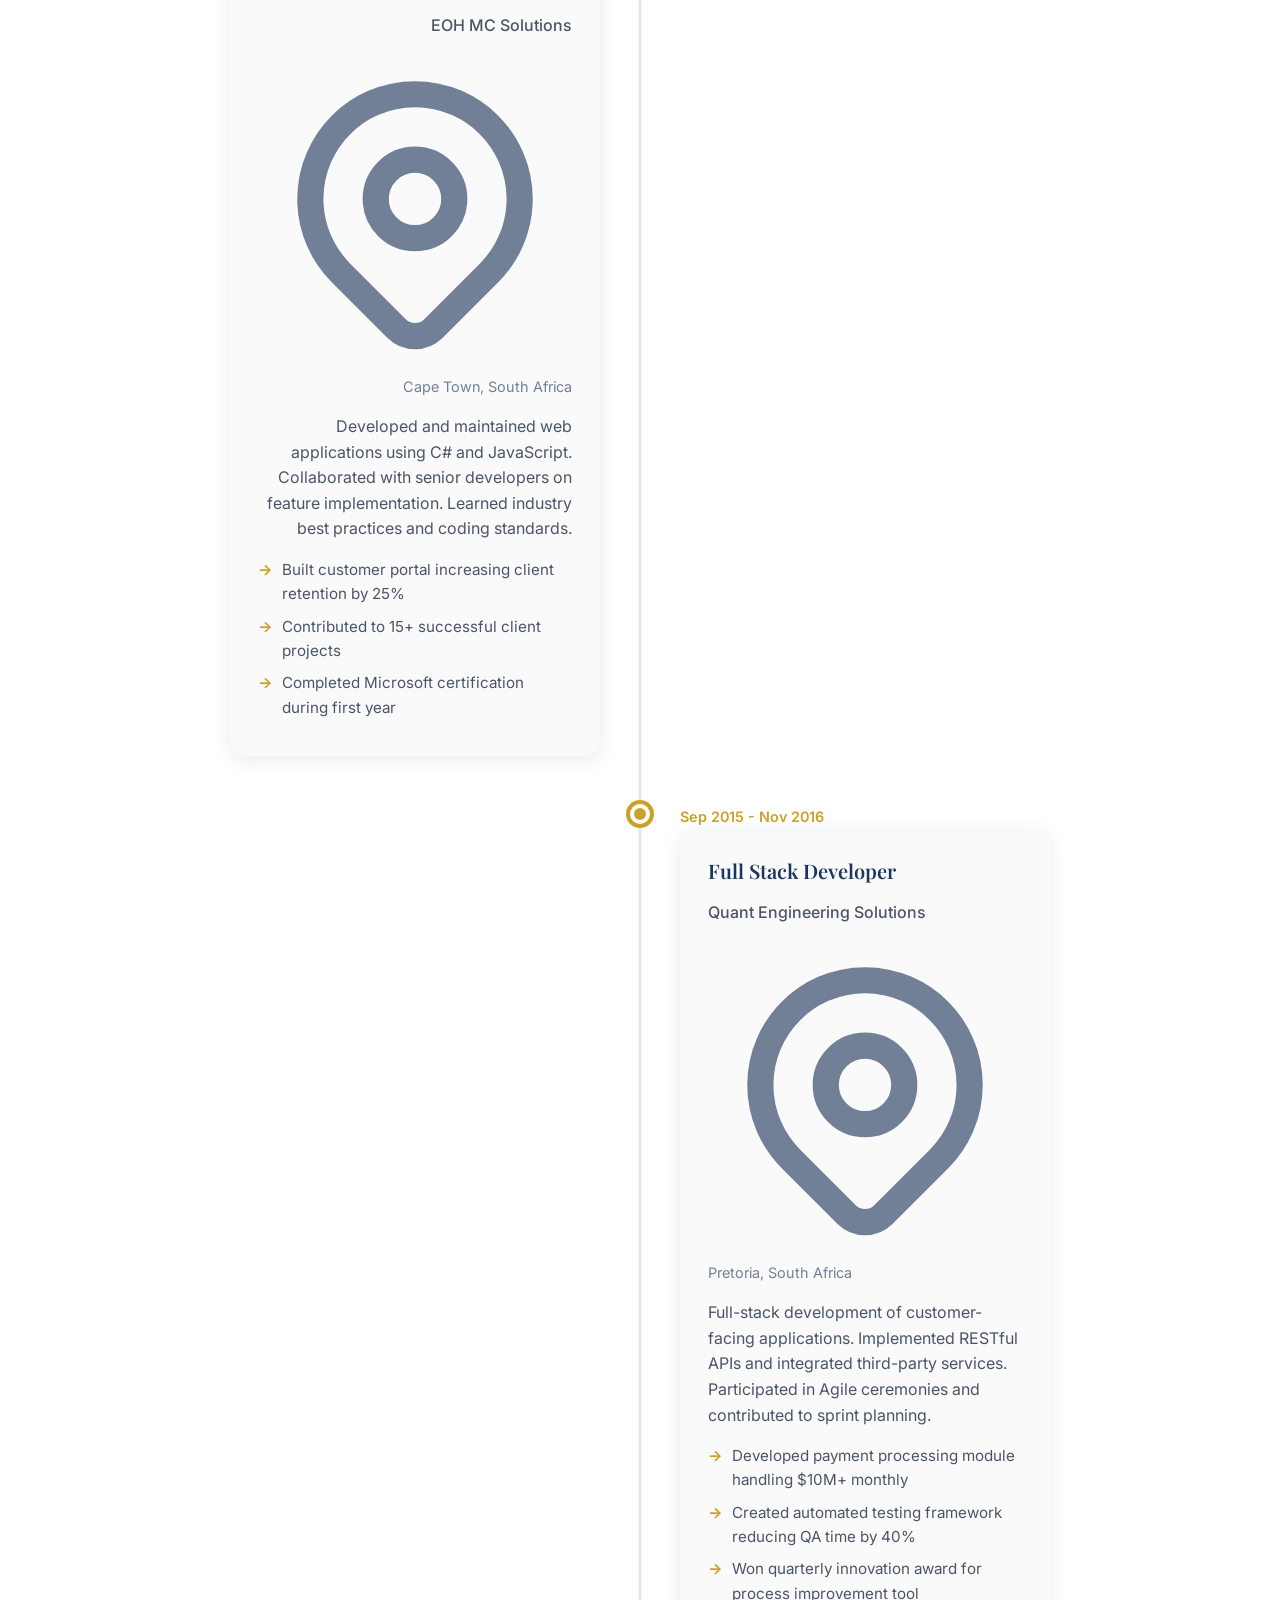
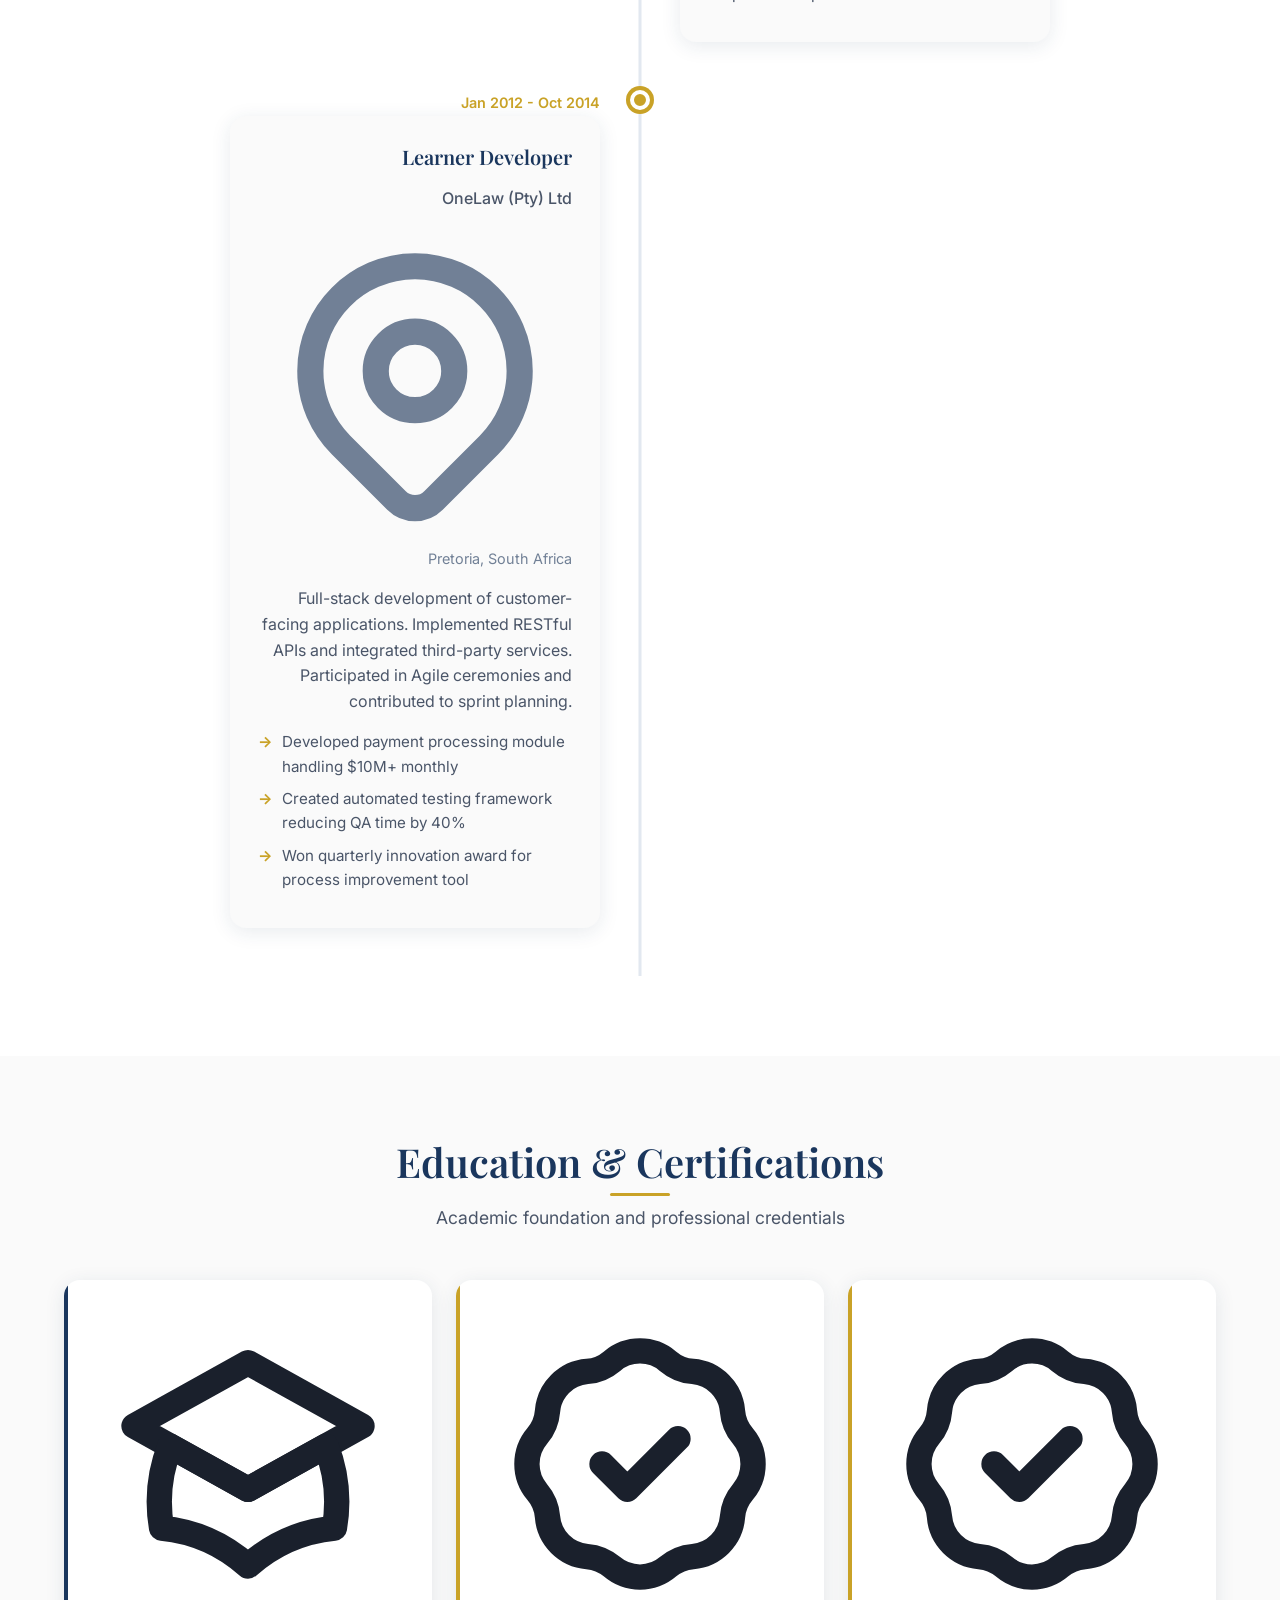
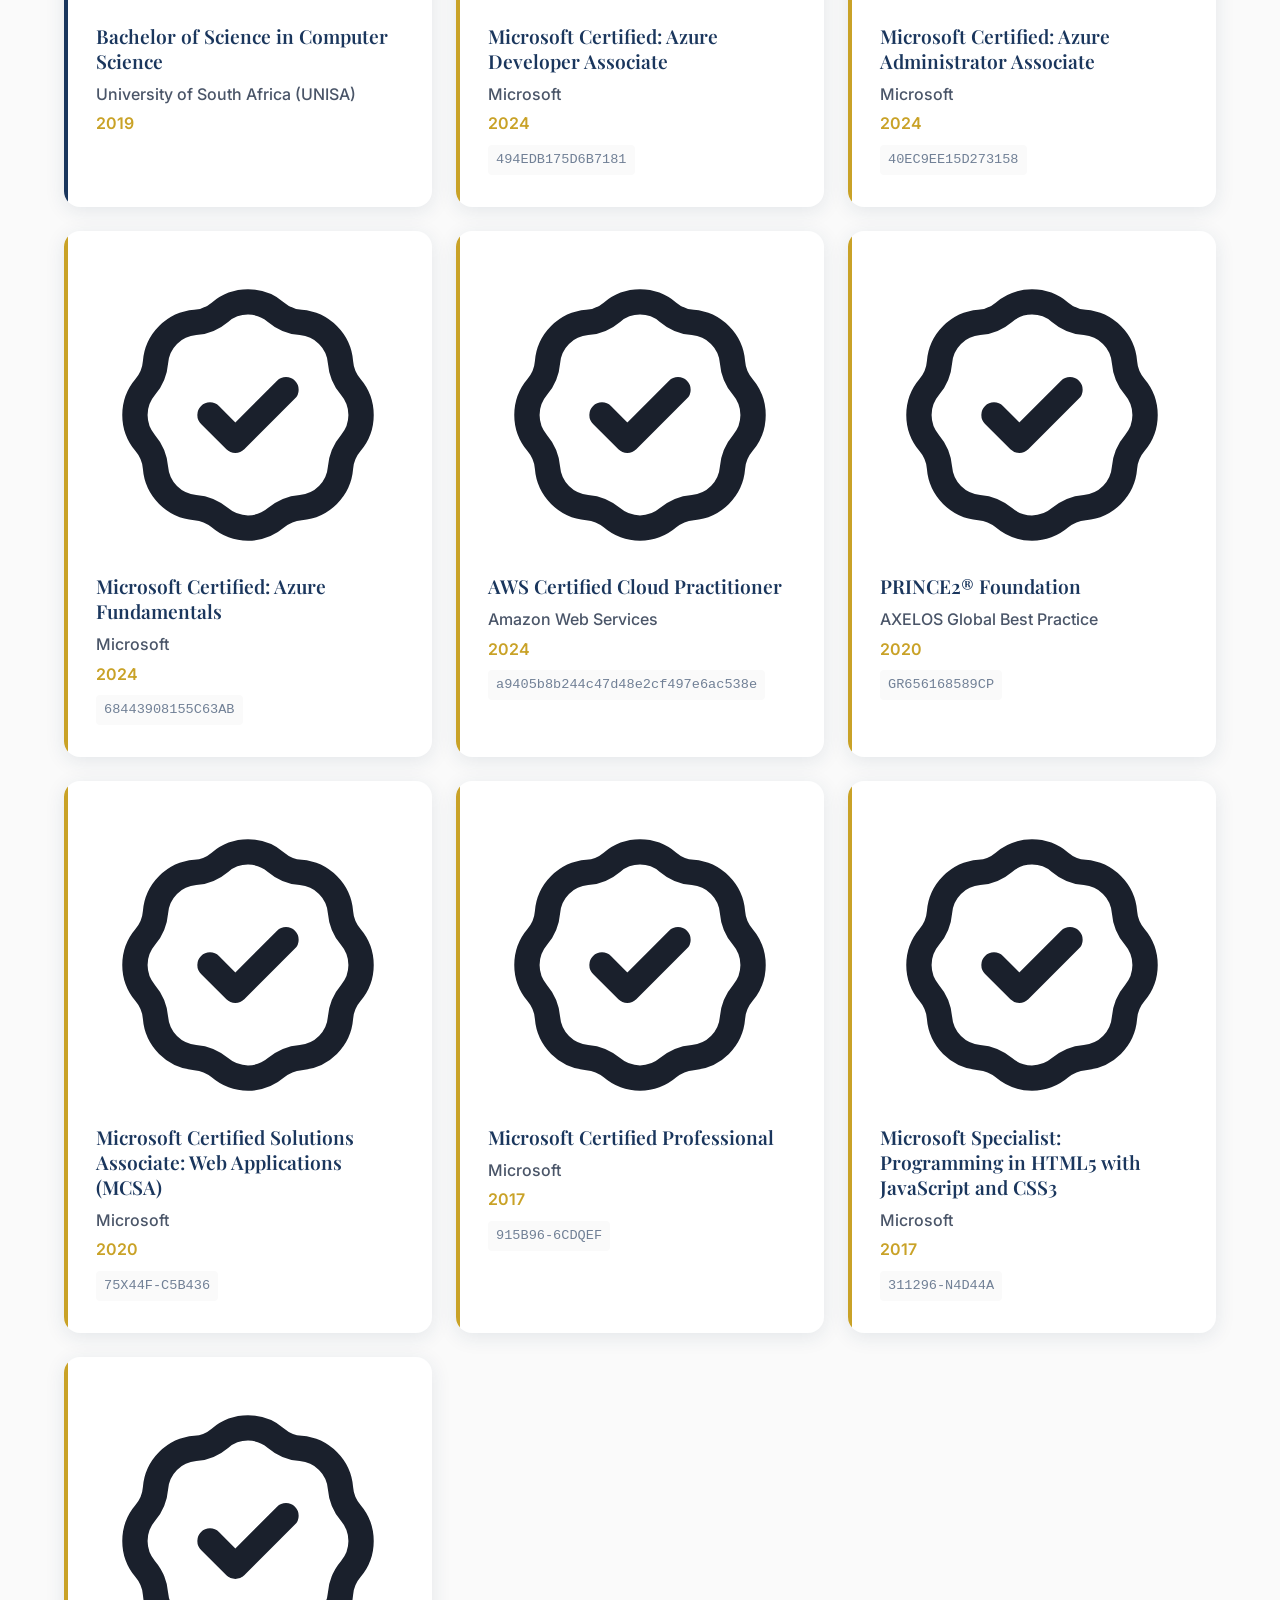
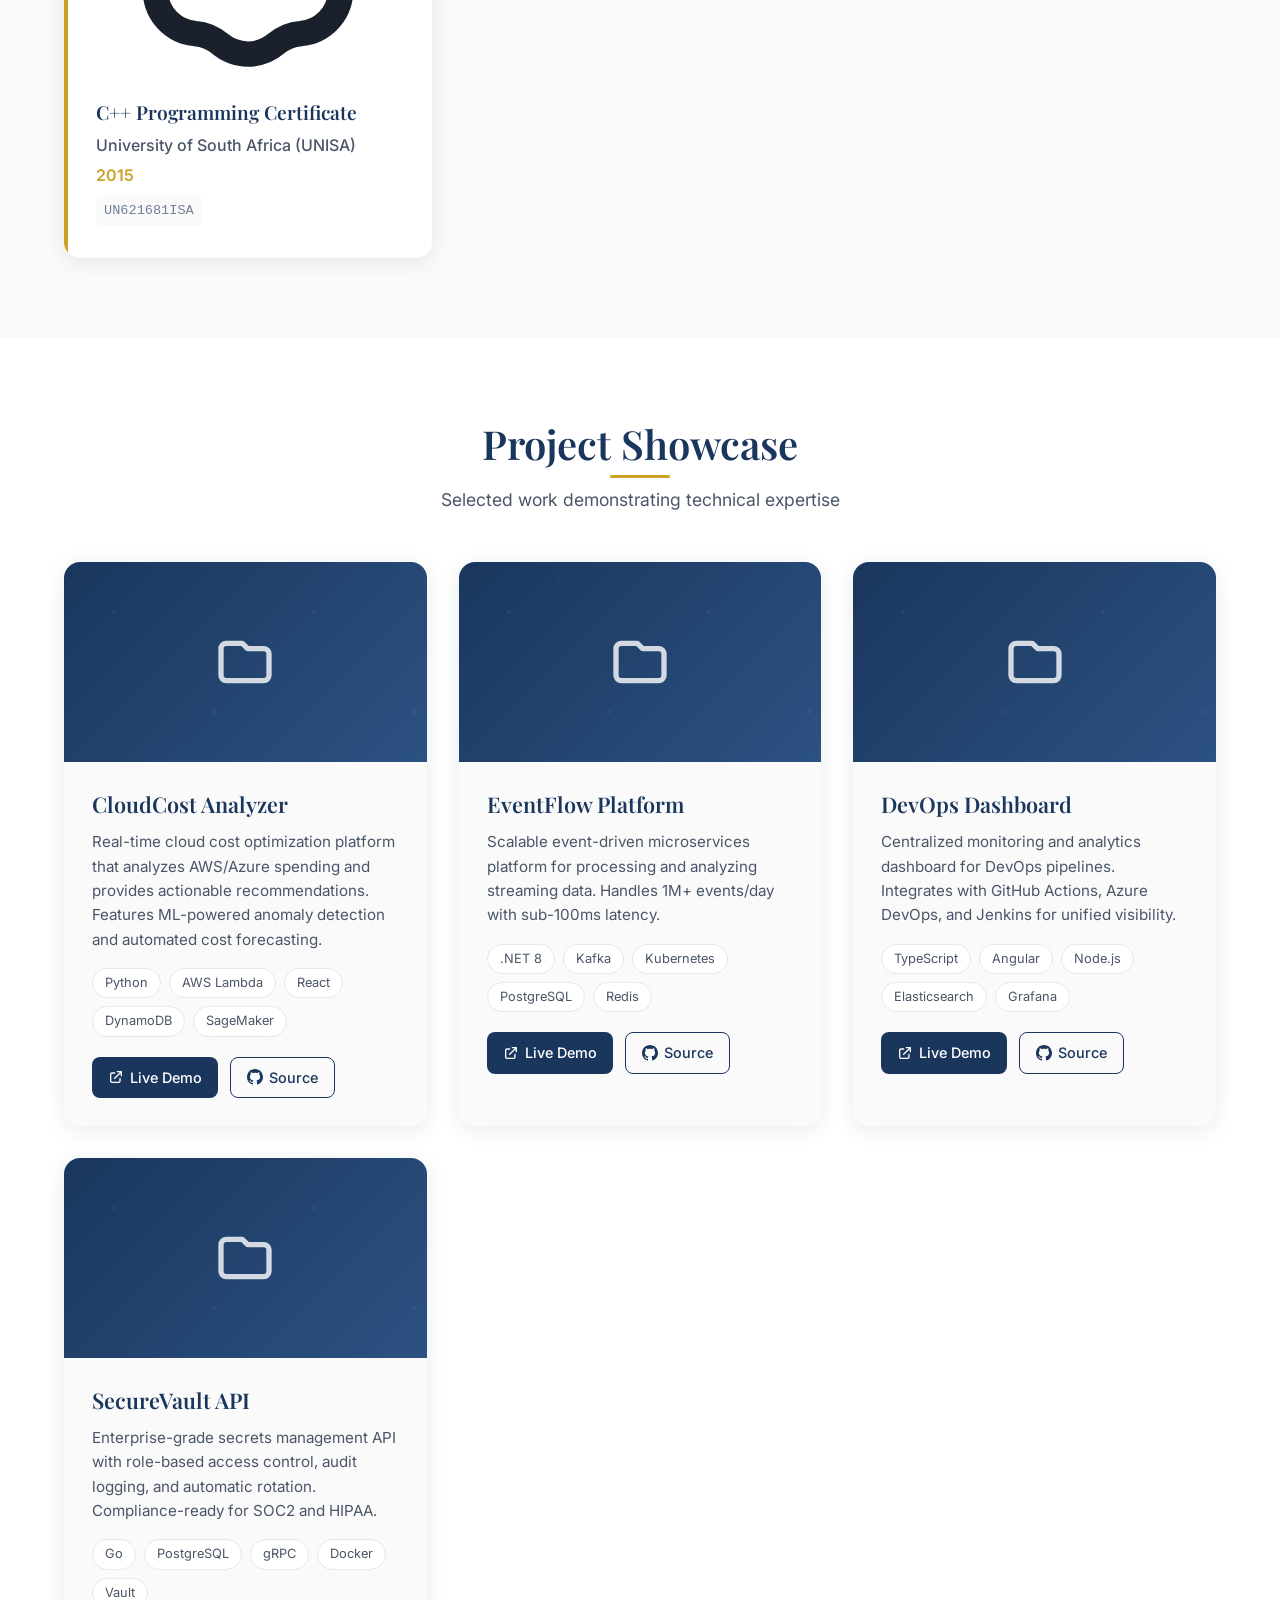
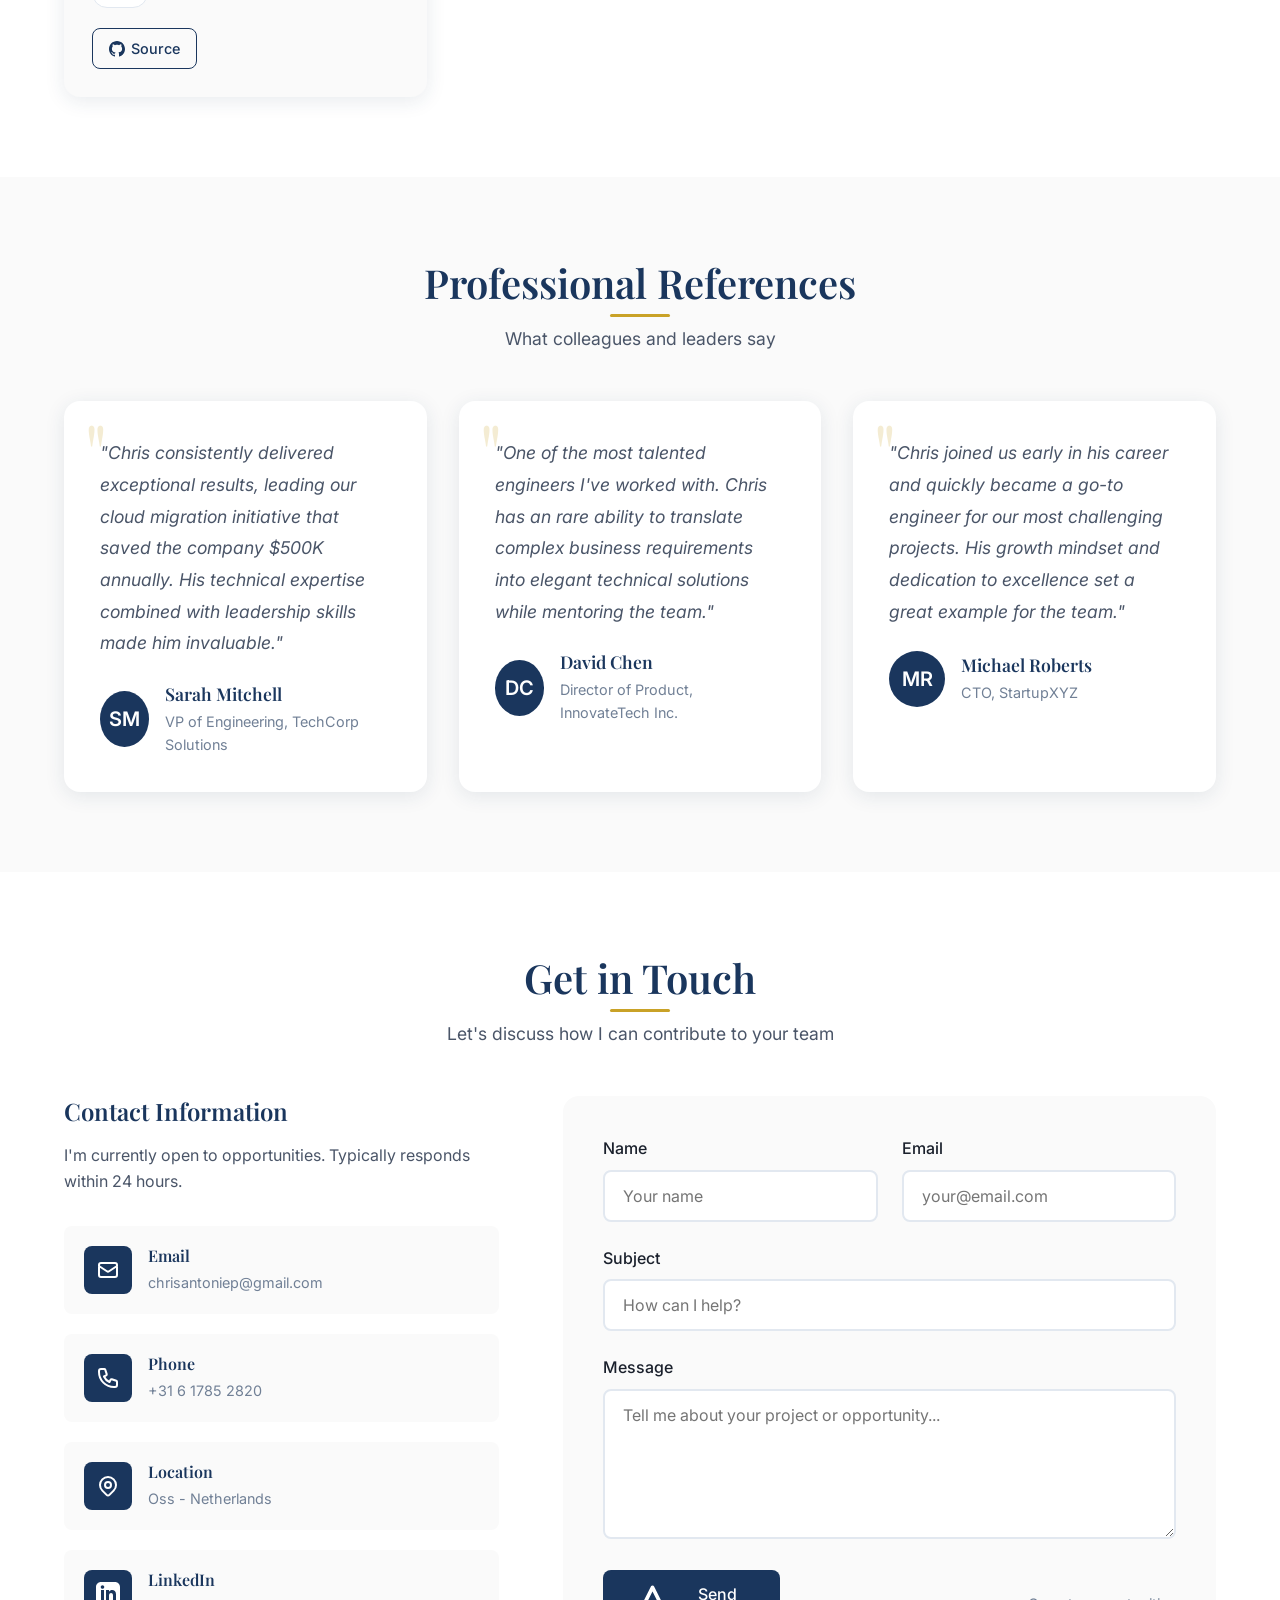
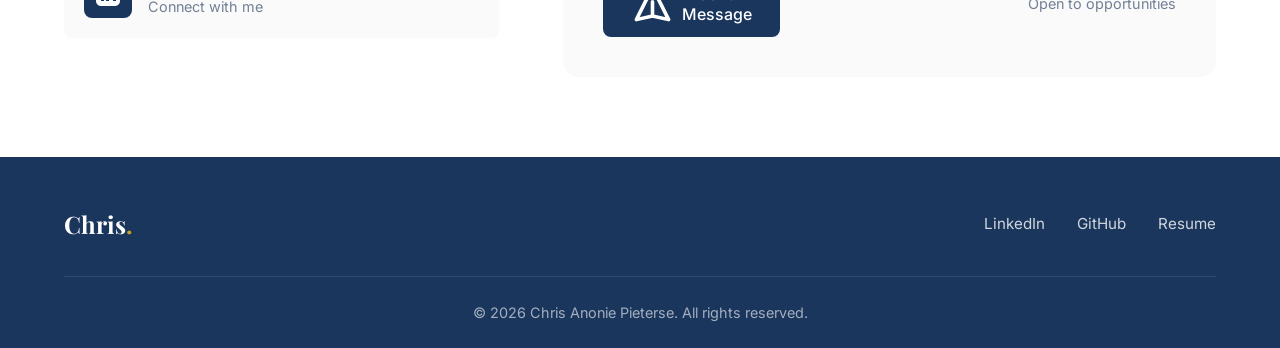
==== commit b8ddaafc: "Remove referneces to Chris Anderson" ====
--- a/index.html
+++ b/index.html
@@ -3,20 +3,20 @@
 <head>
   <meta charset="UTF-8">
   <meta name="viewport" content="width=device-width, initial-scale=1.0">
-  <meta name="description" content="Chris Anderson - Senior Software Engineer & Cloud Architect with 12+ years of experience in enterprise solutions, cloud architecture, and full-stack development.">
+  <meta name="description" content="Chris Antonie Pieterse - Senior Software Engineer & Cloud Architect with 12+ years of experience in enterprise solutions, cloud architecture, and full-stack development.">
   <meta name="keywords" content="Software Engineer, Cloud Architect, AWS, Azure, Full Stack Developer, .NET, React, DevOps">
-  <meta name="author" content="Chris Anderson">
+  <meta name="author" content="Chris Antonie Pieterse">
   
-  <meta property="og:title" content="Chris Anderson - Senior Software Engineer & Cloud Architect">
+  <meta property="og:title" content="Chris Antonie Pieterse - Senior Software Engineer & Cloud Architect">
   <meta property="og:description" content="Senior Software Engineer with 12+ years of experience designing and implementing scalable enterprise solutions.">
   <meta property="og:type" content="website">
-  <meta property="og:url" content="https://chrisanderson.dev">
+  <meta property="og:url" content="https://chrisantonie.dev">
   
   <meta name="twitter:card" content="summary_large_image">
-  <meta name="twitter:title" content="Chris Anderson - Senior Software Engineer">
+  <meta name="twitter:title" content="Chris Antonie Pieterse - Senior Software Engineer">
   <meta name="twitter:description" content="Senior Software Engineer with 12+ years of experience in cloud architecture and full-stack development.">
   
-  <title>Chris Anderson - Senior Software Engineer & Cloud Architect</title>
+  <title>Chris Antonie Pieterse - Senior Software Engineer & Cloud Architect</title>
   
   <link rel="preconnect" href="https://fonts.googleapis.com">
   <link rel="preconnect" href="https://fonts.gstatic.com" crossorigin>
